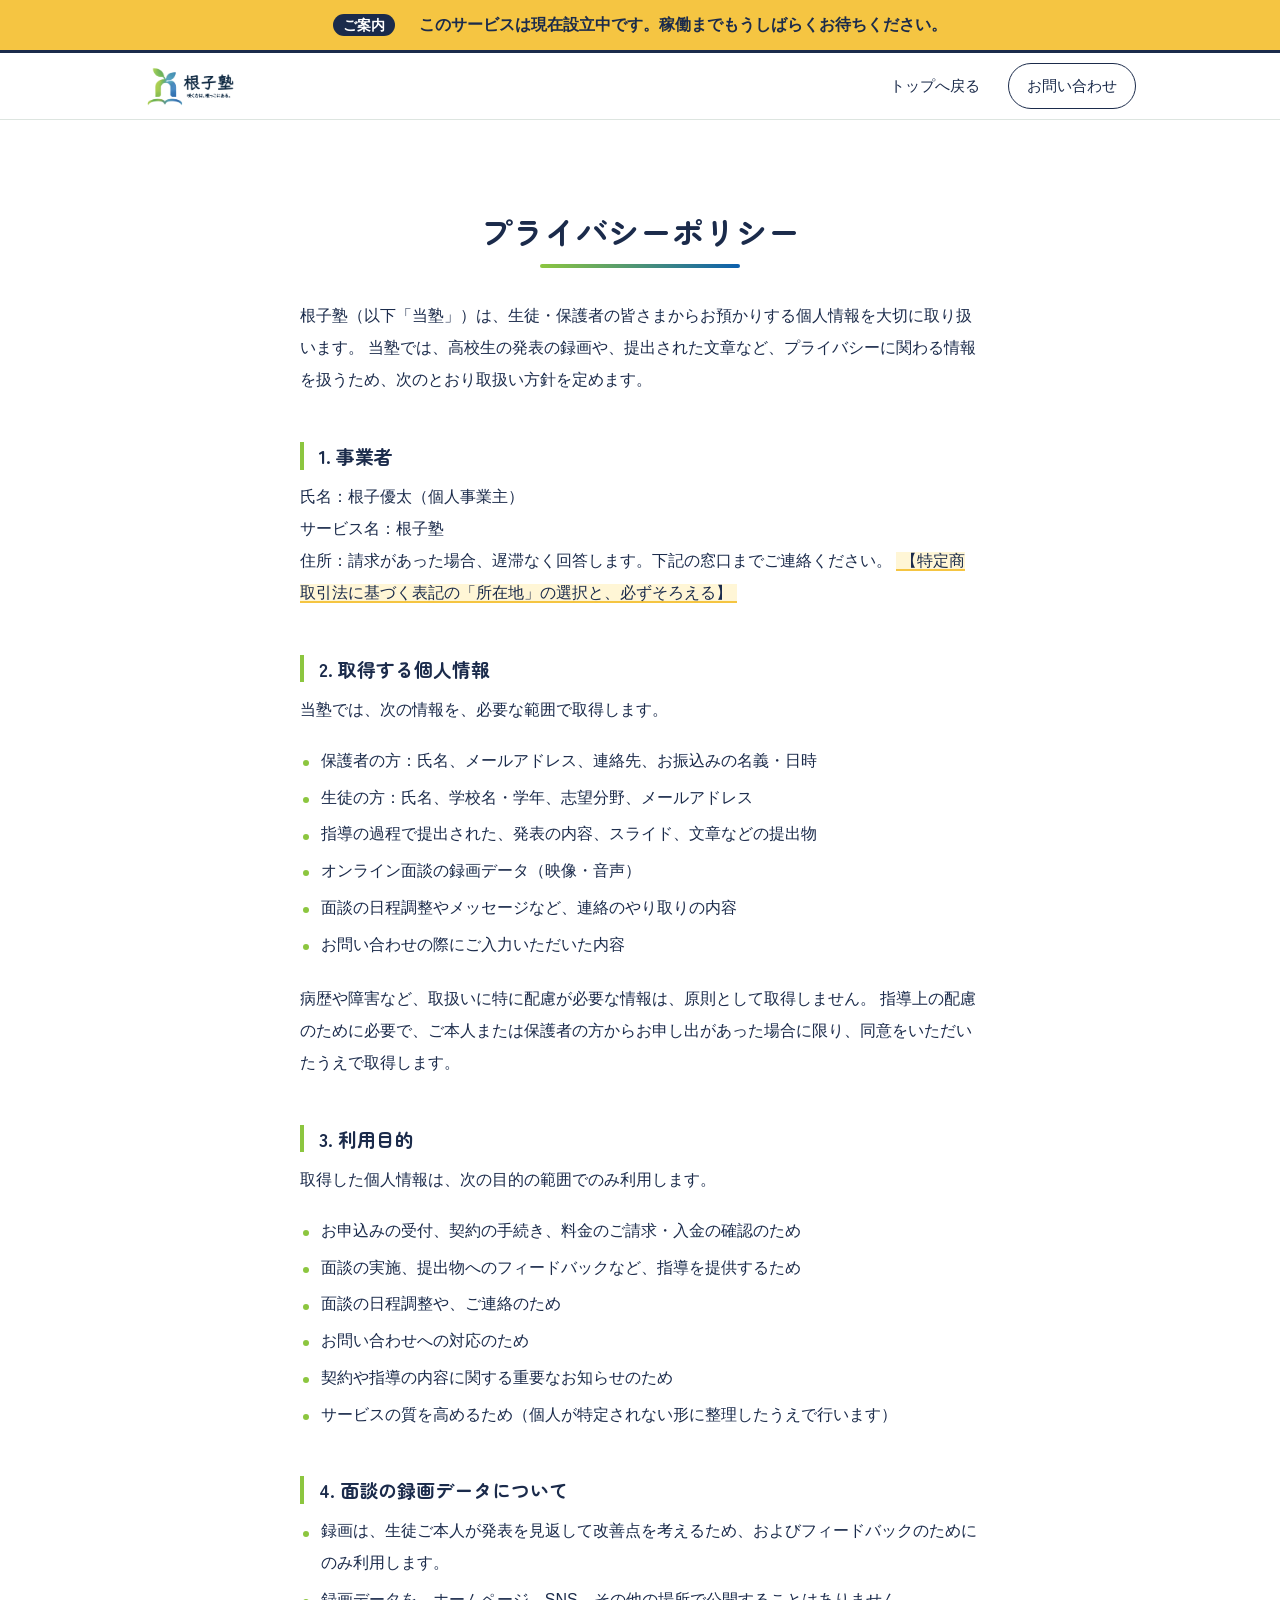
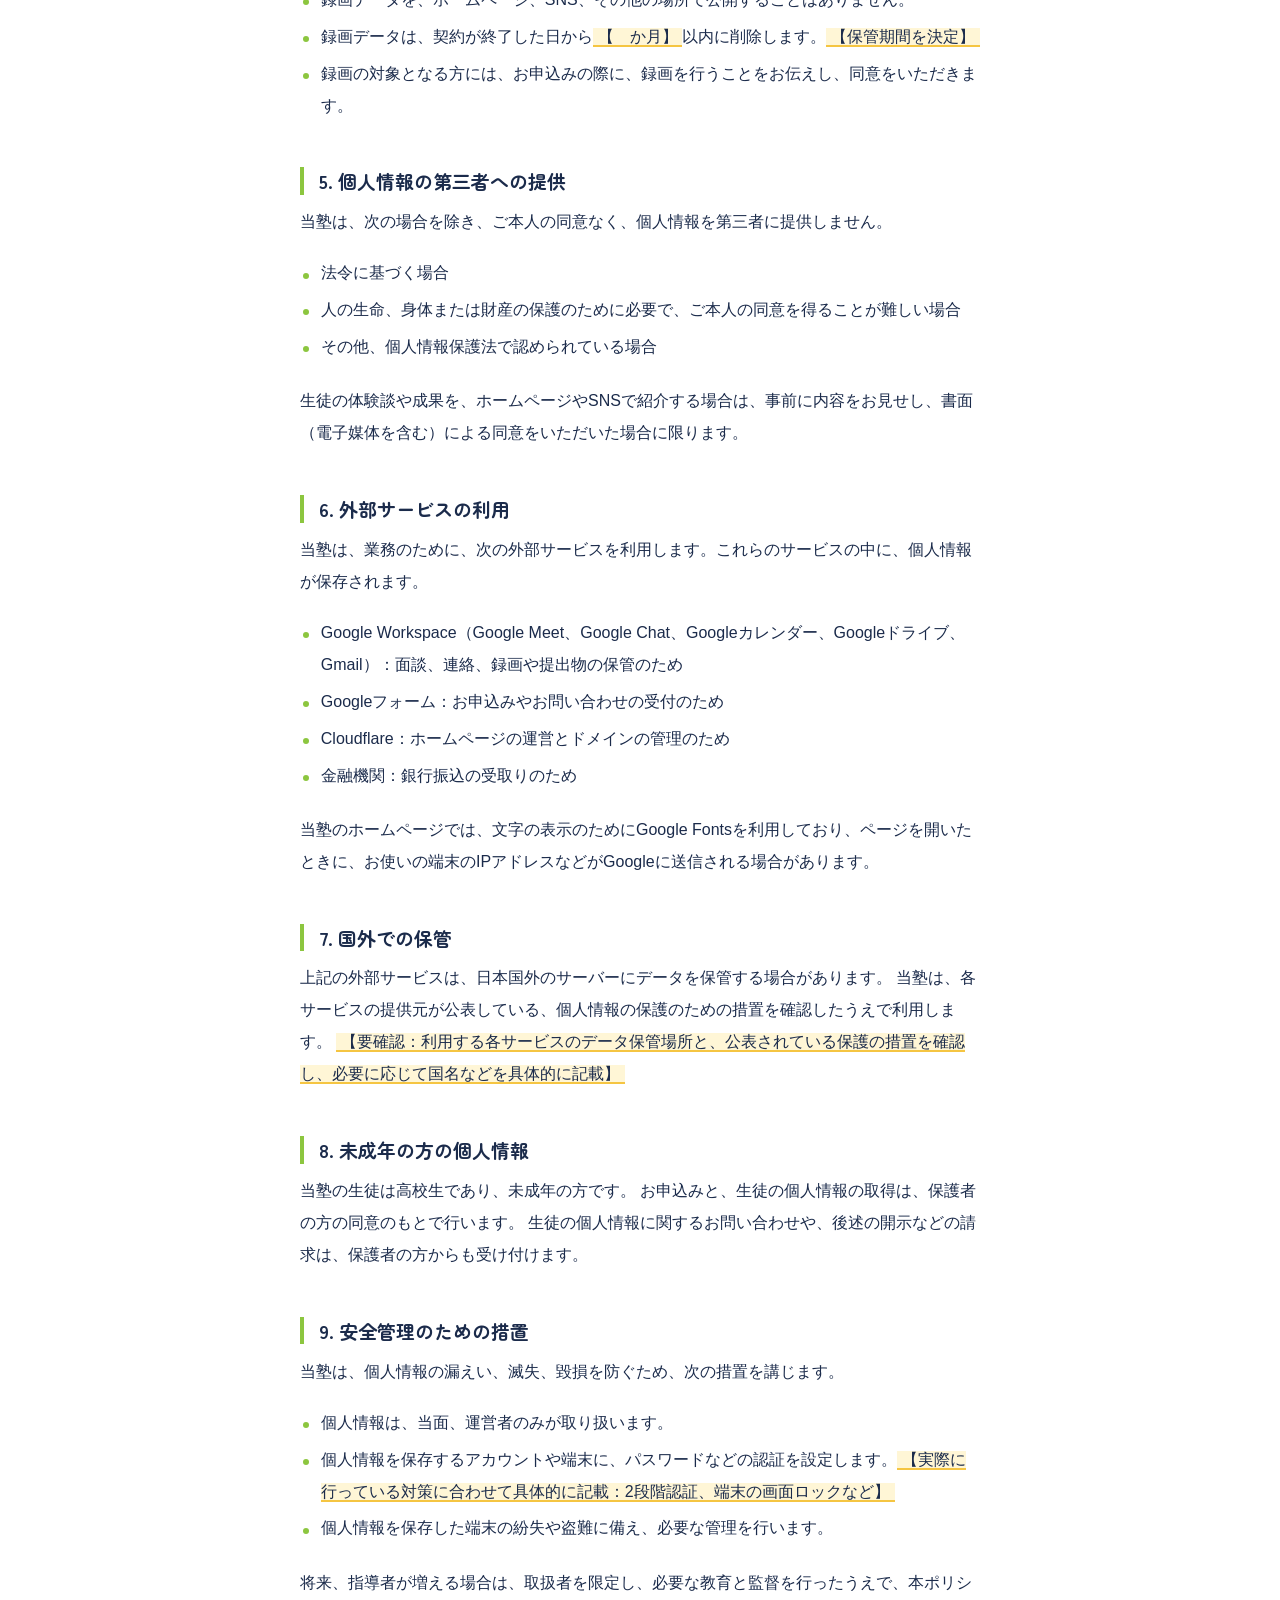
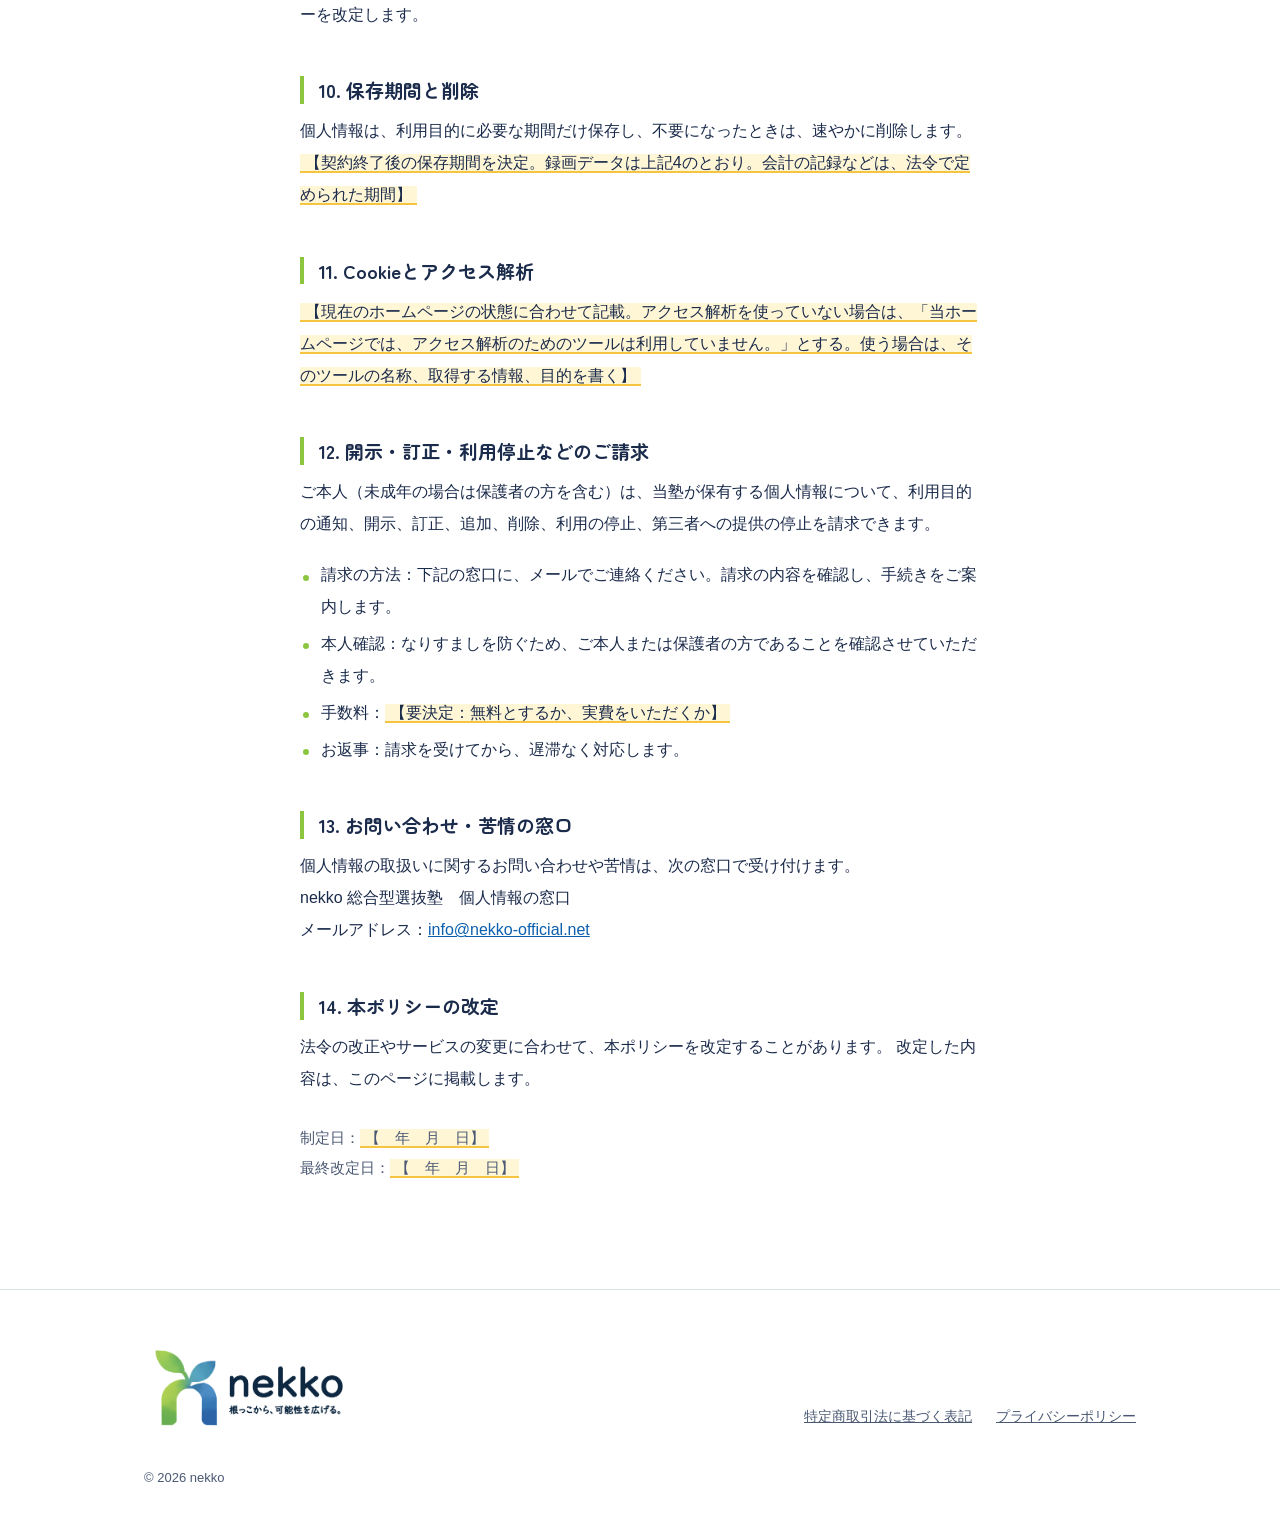
==== privacy.html @ a3678e3f "Add files via upload" ====
<!DOCTYPE html>
<html lang="ja">
<head>
  <meta charset="UTF-8">
  <meta name="viewport" content="width=device-width, initial-scale=1">
  <title>プライバシーポリシー｜根子塾</title>
  <meta name="description" content="根子塾の、個人情報の取扱いについて（プライバシーポリシー）です。">
  <!-- ▼【準備中表示】稼働時は次の1行を削除（検索結果に表示されるようになります） ▼ -->
  <meta name="robots" content="noindex, nofollow">
  <!-- ▲【準備中表示】ここまで ▲ -->

  <link rel="preconnect" href="https://fonts.googleapis.com">
  <link rel="preconnect" href="https://fonts.gstatic.com" crossorigin>
  <link href="https://fonts.googleapis.com/css2?family=Zen+Maru+Gothic:wght@500;700&display=swap" rel="stylesheet">
  <link rel="stylesheet" href="style.css">
</head>
<body id="top">

<div class="sticky-top">

<!-- ▼▼▼【準備中表示】ここから（稼働時はここから「ここまで」までを削除） ▼▼▼ -->
<div class="preparing-banner" role="status">
  <p><strong>ご案内</strong>　このサービスは現在設立中です。稼働までもうしばらくお待ちください。</p>
</div>
<!-- ▲▲▲【準備中表示】ここまで ▲▲▲ -->

<header class="site-header show-logo">
  <div class="inner header-inner">
    <a class="header-logo" href="index.html" aria-label="根子塾 トップページへ">
      <img src="logo/juku_Blogo_original.png" alt="根子塾">
    </a>
    <nav class="global-nav" aria-label="メインメニュー">
      <a href="index.html">トップへ戻る</a>
      <a class="nav-cta" href="index.html#contact">お問い合わせ</a>
    </nav>
  </div>
</header>

</div>

<main>
  <section class="section">
    <div class="inner narrow legal policy">
      <h1 class="page-heading">プライバシーポリシー</h1>

      <!--
        【公開前に必ずやること】
        ・黄色でマークされた <mark class="todo">…</mark> の部分を、確定した内容に書き換え、mark タグごと削除してください。
        ・実際に行っていないことは書かないでください（例：実施していない安全対策）。実態に合わせて書き換え・削除します。
        ・黄色のマークが画面に1つも残っていないことを確認してから公開してください。
      -->

      <p>
        根子塾（以下「当塾」）は、生徒・保護者の皆さまからお預かりする個人情報を大切に取り扱います。
        当塾では、高校生の発表の録画や、提出された文章など、プライバシーに関わる情報を扱うため、次のとおり取扱い方針を定めます。
      </p>

      <h3>1. 事業者</h3>
      <p>
        氏名：根子優太（個人事業主）<br>
        サービス名：根子塾<br>
        住所：請求があった場合、遅滞なく回答します。下記の窓口までご連絡ください。
        <mark class="todo">【特定商取引法に基づく表記の「所在地」の選択と、必ずそろえる】</mark>
      </p>

      <h3>2. 取得する個人情報</h3>
      <p>当塾では、次の情報を、必要な範囲で取得します。</p>
      <ul>
        <li>保護者の方：氏名、メールアドレス、連絡先、お振込みの名義・日時</li>
        <li>生徒の方：氏名、学校名・学年、志望分野、メールアドレス</li>
        <li>指導の過程で提出された、発表の内容、スライド、文章などの提出物</li>
        <li>オンライン面談の録画データ（映像・音声）</li>
        <li>面談の日程調整やメッセージなど、連絡のやり取りの内容</li>
        <li>お問い合わせの際にご入力いただいた内容</li>
      </ul>
      <p>
        病歴や障害など、取扱いに特に配慮が必要な情報は、原則として取得しません。
        指導上の配慮のために必要で、ご本人または保護者の方からお申し出があった場合に限り、同意をいただいたうえで取得します。
      </p>

      <h3>3. 利用目的</h3>
      <p>取得した個人情報は、次の目的の範囲でのみ利用します。</p>
      <ul>
        <li>お申込みの受付、契約の手続き、料金のご請求・入金の確認のため</li>
        <li>面談の実施、提出物へのフィードバックなど、指導を提供するため</li>
        <li>面談の日程調整や、ご連絡のため</li>
        <li>お問い合わせへの対応のため</li>
        <li>契約や指導の内容に関する重要なお知らせのため</li>
        <li>サービスの質を高めるため（個人が特定されない形に整理したうえで行います）</li>
      </ul>

      <h3>4. 面談の録画データについて</h3>
      <ul>
        <li>録画は、生徒ご本人が発表を見返して改善点を考えるため、およびフィードバックのためにのみ利用します。</li>
        <li>録画データを、ホームページ、SNS、その他の場所で公開することはありません。</li>
        <li>録画データは、契約が終了した日から<mark class="todo">【　か月】</mark>以内に削除します。<mark class="todo">【保管期間を決定】</mark></li>
        <li>録画の対象となる方には、お申込みの際に、録画を行うことをお伝えし、同意をいただきます。</li>
      </ul>

      <h3>5. 個人情報の第三者への提供</h3>
      <p>当塾は、次の場合を除き、ご本人の同意なく、個人情報を第三者に提供しません。</p>
      <ul>
        <li>法令に基づく場合</li>
        <li>人の生命、身体または財産の保護のために必要で、ご本人の同意を得ることが難しい場合</li>
        <li>その他、個人情報保護法で認められている場合</li>
      </ul>
      <p>
        生徒の体験談や成果を、ホームページやSNSで紹介する場合は、事前に内容をお見せし、書面（電子媒体を含む）による同意をいただいた場合に限ります。
      </p>

      <h3>6. 外部サービスの利用</h3>
      <p>当塾は、業務のために、次の外部サービスを利用します。これらのサービスの中に、個人情報が保存されます。</p>
      <ul>
        <li>Google Workspace（Google Meet、Google Chat、Googleカレンダー、Googleドライブ、Gmail）：面談、連絡、録画や提出物の保管のため</li>
        <li>Googleフォーム：お申込みやお問い合わせの受付のため</li>
        <li>Cloudflare：ホームページの運営とドメインの管理のため</li>
        <li>金融機関：銀行振込の受取りのため</li>
      </ul>
      <p>
        当塾のホームページでは、文字の表示のためにGoogle Fontsを利用しており、ページを開いたときに、お使いの端末のIPアドレスなどがGoogleに送信される場合があります。
      </p>

      <h3>7. 国外での保管</h3>
      <p>
        上記の外部サービスは、日本国外のサーバーにデータを保管する場合があります。
        当塾は、各サービスの提供元が公表している、個人情報の保護のための措置を確認したうえで利用します。
        <mark class="todo">【要確認：利用する各サービスのデータ保管場所と、公表されている保護の措置を確認し、必要に応じて国名などを具体的に記載】</mark>
      </p>

      <h3>8. 未成年の方の個人情報</h3>
      <p>
        当塾の生徒は高校生であり、未成年の方です。
        お申込みと、生徒の個人情報の取得は、保護者の方の同意のもとで行います。
        生徒の個人情報に関するお問い合わせや、後述の開示などの請求は、保護者の方からも受け付けます。
      </p>

      <h3>9. 安全管理のための措置</h3>
      <p>当塾は、個人情報の漏えい、滅失、毀損を防ぐため、次の措置を講じます。</p>
      <ul>
        <li>個人情報は、当面、運営者のみが取り扱います。</li>
        <li>個人情報を保存するアカウントや端末に、パスワードなどの認証を設定します。<mark class="todo">【実際に行っている対策に合わせて具体的に記載：2段階認証、端末の画面ロックなど】</mark></li>
        <li>個人情報を保存した端末の紛失や盗難に備え、必要な管理を行います。</li>
      </ul>
      <p>
        将来、指導者が増える場合は、取扱者を限定し、必要な教育と監督を行ったうえで、本ポリシーを改定します。
      </p>

      <h3>10. 保存期間と削除</h3>
      <p>
        個人情報は、利用目的に必要な期間だけ保存し、不要になったときは、速やかに削除します。
        <mark class="todo">【契約終了後の保存期間を決定。録画データは上記4のとおり。会計の記録などは、法令で定められた期間】</mark>
      </p>

      <h3>11. Cookieとアクセス解析</h3>
      <p>
        <mark class="todo">【現在のホームページの状態に合わせて記載。アクセス解析を使っていない場合は、「当ホームページでは、アクセス解析のためのツールは利用していません。」とする。使う場合は、そのツールの名称、取得する情報、目的を書く】</mark>
      </p>

      <h3>12. 開示・訂正・利用停止などのご請求</h3>
      <p>
        ご本人（未成年の場合は保護者の方を含む）は、当塾が保有する個人情報について、利用目的の通知、開示、訂正、追加、削除、利用の停止、第三者への提供の停止を請求できます。
      </p>
      <ul>
        <li>請求の方法：下記の窓口に、メールでご連絡ください。請求の内容を確認し、手続きをご案内します。</li>
        <li>本人確認：なりすましを防ぐため、ご本人または保護者の方であることを確認させていただきます。</li>
        <li>手数料：<mark class="todo">【要決定：無料とするか、実費をいただくか】</mark></li>
        <li>お返事：請求を受けてから、遅滞なく対応します。</li>
      </ul>

      <h3>13. お問い合わせ・苦情の窓口</h3>
      <p>
        個人情報の取扱いに関するお問い合わせや苦情は、次の窓口で受け付けます。<br>
        nekko 総合型選抜塾　個人情報の窓口<br>
        メールアドレス：<a href="mailto:info@nekko-official.net">info@nekko-official.net</a>
      </p>

      <h3>14. 本ポリシーの改定</h3>
      <p>
        法令の改正やサービスの変更に合わせて、本ポリシーを改定することがあります。
        改定した内容は、このページに掲載します。
      </p>

      <p class="note">
        制定日：<mark class="todo">【　年　月　日】</mark><br>
        最終改定日：<mark class="todo">【　年　月　日】</mark>
      </p>
    </div>
  </section>
</main>

<footer class="site-footer">
  <div class="inner footer-inner">
    <div>
      <img class="footer-logo" src="logo/nekko-official_Blogo_original.png" alt="nekko">
    </div>
    <nav class="footer-nav" aria-label="フッターメニュー">
      <a href="tokushoho.html">特定商取引法に基づく表記</a>
      <a href="privacy.html">プライバシーポリシー</a>
    </nav>
  </div>
  <p class="copyright">© 2026 nekko</p>
</footer>

</body>
</html>
---- style.css ----
/* ==========================================================
   nekko 総合型選抜塾 — style.css
   方向性: 余白多め・シンプル（ロゴの配色を土台にする）
   ========================================================== */

:root {
  /* ロゴの配色 */
  --navy: #1b2b4b;        /* 文字・ワードマーク */
  --blue: #0b5fae;        /* リンク・強調 */
  --teal: #1e9bc0;
  --green: #8cc63f;
  --yellow: #f5c542;      /* アクセント（お知らせ） */
  --yellow-soft: #fff6d6;

  --text: #1b2b4b;
  --text-sub: #4a5873;
  --bg: #ffffff;
  --bg-tint: #f3f8ee;     /* ごく薄い緑 */
  --line: #dde5e0;

  --font-head: "Zen Maru Gothic", "Hiragino Maru Gothic ProN", "Yu Gothic", "Meiryo", sans-serif;
  --font-body: "Hiragino Kaku Gothic ProN", "Hiragino Sans", "Noto Sans JP", "Yu Gothic", "Meiryo", sans-serif;

  --maxw: 1040px;
  --narrow: 680px;
}

/* ---------- ベース ---------- */
*, *::before, *::after { box-sizing: border-box; }

html { scroll-behavior: smooth; scroll-padding-top: 80px; }

body {
  margin: 0;
  background: var(--bg);
  color: var(--text);
  font-family: var(--font-body);
  font-size: 16px;
  line-height: 1.9;
  -webkit-text-size-adjust: 100%;
  text-align: left;   /* 本文はすべて左揃え（サブタイトルのみ中央揃え） */
}

h1, h2, h3 {
  font-family: var(--font-head);
  font-weight: 700;
  line-height: 1.45;
  margin: 0;
}

p { margin: 0 0 1.2em; }
a { color: var(--blue); }
ul, ol, dl, dd { margin: 0; padding: 0; }
li { list-style: none; }

a:focus-visible, .btn:focus-visible {
  outline: 3px solid var(--teal);
  outline-offset: 3px;
}

.inner {
  width: 100%;
  max-width: var(--maxw);
  margin: 0 auto;
  padding: 0 24px;
}
.inner.narrow { max-width: calc(var(--narrow) + 48px); }

@media (prefers-reduced-motion: reduce) {
  html { scroll-behavior: auto; }
}

/* ---------- ヘッダー（バナーと一緒に画面上部へ追従） ---------- */
.sticky-top {
  position: sticky;
  top: 0;
  z-index: 100;
}

.site-header {
  background: var(--bg);
  border-bottom: 1px solid transparent;
  transition: border-color 0.25s ease;
}
.site-header.show-logo { border-bottom-color: var(--line); }

.header-inner {
  display: flex;
  align-items: center;
  justify-content: space-between;
  gap: 24px;
  padding-top: 10px;
  padding-bottom: 10px;
  min-height: 64px;
}

/* 左上のロゴ（塾のロゴ Bタイプ）。高さだけ指定し、幅は自動 */
.header-logo { display: block; line-height: 0; }
.header-logo img { display: block; height: 40px; width: auto; }

/* JS有効時：ファーストビューのロゴが見えている間は隠す（場所は確保してメニューは右に固定） */
.js .header-logo {
  opacity: 0;
  visibility: hidden;
  transition: opacity 0.25s ease, visibility 0.25s;
}
.js .site-header.show-logo .header-logo {
  opacity: 1;
  visibility: visible;
}


.global-nav {
  display: flex;
  align-items: center;
  gap: 28px;
  font-size: 0.9375rem;
}
.global-nav a {
  color: var(--navy);
  text-decoration: none;
}
.global-nav a:hover { color: var(--blue); }

.global-nav .nav-cta {
  padding: 8px 18px;
  border: 1.5px solid var(--navy);
  border-radius: 999px;
}
.global-nav .nav-cta:hover {
  background: var(--navy);
  color: #fff;
}

/* ---------- ヒーロー ---------- */
.hero { padding: 96px 0 112px; }

.hero-catch {
  margin: 0;
  font-family: var(--font-head);
  font-weight: 700;
  font-size: clamp(2.25rem, 6.2vw, 4rem);
  letter-spacing: 0.04em;
  line-height: 1.4;
}

/* ロゴの「緑→青」のグラデーションを細い線で再現 */
.rule {
  width: 120px;
  height: 5px;
  margin: 32px 0;
  border-radius: 3px;
  background: linear-gradient(90deg, var(--green), var(--teal) 55%, var(--blue));
}

.hero-lead {
  max-width: 36em;
  font-size: 1.0625rem;
  color: var(--text);
}

.hero-actions {
  display: flex;
  flex-wrap: wrap;
  gap: 14px;
  margin: 36px 0 24px;
}

.notice {
  display: inline-block;
  margin: 0;
  padding: 6px 14px;
  background: var(--yellow-soft);
  border-left: 4px solid var(--yellow);
  font-size: 0.9375rem;
}

/* ---------- ボタン ---------- */
.btn {
  display: inline-block;
  padding: 14px 28px;
  border-radius: 999px;
  border: 2px solid var(--navy);
  font-family: var(--font-head);
  font-weight: 700;
  font-size: 1rem;
  line-height: 1.4;
  text-decoration: none;
  text-align: center;
}
.btn-primary { background: var(--navy); color: #fff; }
.btn-primary:hover { background: var(--blue); border-color: var(--blue); }
.btn-secondary { background: transparent; color: var(--navy); }
.btn-secondary:hover { background: var(--navy); color: #fff; }

/* ---------- セクション共通 ---------- */
.section { padding: 88px 0; }
.section-tint { background: var(--bg-tint); }

.section h1.page-heading,
.section h2 {
  font-size: clamp(1.5rem, 3.4vw, 2rem);
  margin-bottom: 32px;
  padding-bottom: 14px;
  position: relative;
  text-align: center;   /* サブタイトルは中央揃え */
}
/* 見出し下の短いグラデーション線（ロゴの芽の色） */
.section h1.page-heading::after,
.section h2::after {
  content: "";
  position: absolute;
  left: 50%;
  transform: translateX(-50%);
  bottom: 0;
  width: 200px;
  height: 4px;
  border-radius: 2px;
  background: linear-gradient(90deg, var(--green), var(--blue));
}

.section-lead { color: var(--text-sub); margin-bottom: 36px; }

.note {
  margin-top: 28px;
  color: var(--text-sub);
  font-size: 0.9375rem;
}

/* ---------- 特徴 ---------- */
.features {
  display: grid;
  grid-template-columns: 1fr 1fr;
  gap: 0 56px;
}
.feature {
  padding: 28px 0;
  border-top: 1px solid var(--line);
}
.feature-main { border-top: 3px solid var(--navy); }
.feature dt {
  font-family: var(--font-head);
  font-weight: 700;
  font-size: 1.125rem;
  line-height: 1.5;
  margin-bottom: 10px;
}
.feature-main dt { font-size: 1.3125rem; }
.feature dd { color: var(--text-sub); }

/* ---------- 指導の流れ ---------- */
.steps {
  display: grid;
  grid-template-columns: repeat(4, 1fr);
  gap: 20px;
}
.steps li {
  padding-top: 18px;
  border-top: 4px solid var(--green);
}
.steps li:nth-child(2) { border-top-color: #4fb27a; }
.steps li:nth-child(3) { border-top-color: var(--teal); }
.steps li:nth-child(4) { border-top-color: var(--blue); }
.steps h3 {
  font-size: 1.0625rem;
  margin-bottom: 10px;
}
.steps p {
  margin: 0;
  color: var(--text-sub);
  font-size: 0.9375rem;
  line-height: 1.8;
}

/* ---------- 料金・契約 ---------- */
.price-box { margin-bottom: 40px; }
.price { margin: 0 0 16px; }
.price-num {
  font-family: var(--font-head);
  font-weight: 700;
  font-size: clamp(2.25rem, 6vw, 3.25rem);
  line-height: 1.2;
}
.price-unit { margin-left: 6px; font-size: 1.125rem; }

.spec { max-width: var(--narrow); }
.spec > div {
  display: grid;
  grid-template-columns: 8em 1fr;
  gap: 16px;
  padding: 16px 0;
  border-top: 1px solid var(--line);
}
.spec > div:last-child { border-bottom: 1px solid var(--line); }
.spec dt { font-weight: 700; }
.spec dd { color: var(--text-sub); }

/* ---------- 運営者 ---------- */
.profile-name {
  font-family: var(--font-head);
  font-weight: 700;
  font-size: 1.25rem;
  margin-bottom: 16px;
}
.profile {
  display: grid;
  grid-template-columns: 240px 1fr;
  gap: 48px;
  align-items: start;
}
.profile-photo { margin: 0; }
.photo-placeholder,
.profile-photo img {
  display: block;
  width: 100%;
  aspect-ratio: 4 / 5;
  object-fit: cover;
  border-radius: 12px;
}
.photo-placeholder {
  display: flex;
  align-items: center;
  justify-content: center;
  background: var(--bg-tint);
  border: 2px dashed var(--green);
  color: var(--text-sub);
  font-family: var(--font-head);
}

.timeline-title {
  text-align: center;
  margin: 28px 0 12px;
  font-size: 1.125rem;
}
/* 経歴（時系列）。左に年月、右に出来事、縦線でつなぐ */
.timeline {
  position: relative;
  margin: 0 0 1.6em;
  padding-left: 22px;
}
.timeline::before {
  content: "";
  position: absolute;
  left: 5px;
  top: 0.9em;
  bottom: 0.9em;
  width: 2px;
  background: linear-gradient(180deg, var(--green), var(--blue));
}
.timeline li {
  position: relative;
  display: grid;
  grid-template-columns: 8.5em 1fr;
  gap: 12px;
  padding: 6px 0;
}
.timeline li::before {
  content: "";
  position: absolute;
  left: -22px;
  top: 0.95em;
  width: 12px;
  height: 12px;
  border-radius: 50%;
  background: #fff;
  border: 3px solid var(--teal);
}
.timeline time {
  font-family: var(--font-head);
  font-weight: 700;
  font-size: 0.9375rem;
  line-height: 1.9;
}
.timeline p { margin: 0; }

/* ---------- プロフィール写真のスライダー（横に自動スクロール） ---------- */
.slider { position: relative; }
.slider-track {
  display: flex;
  margin: 0;
  padding: 0;
  overflow-x: auto;
  scroll-snap-type: x mandatory;
  scrollbar-width: none;          /* スクロールバーは隠す（スワイプ・ドットで操作） */
  border-radius: 12px;
}
.slider-track::-webkit-scrollbar { display: none; }
.slide {
  flex: 0 0 100%;
  scroll-snap-align: start;
  list-style: none;
}

.slider-controls {
  display: flex;
  align-items: center;
  justify-content: space-between;
  gap: 8px;
  margin-top: 12px;
}

/* ドット：選択中のものだけ、緑→青のグラデーションの細長い形になる */
.slider-dots { display: flex; align-items: center; }
.slider-dots button {
  width: 20px;
  height: 24px;
  padding: 0;
  border: 0;
  background: transparent;
  cursor: pointer;
  transition: width 0.3s ease;
}
.slider-dots button[aria-current="true"] { width: 36px; }
.slider-dots button::before {
  content: "";
  display: block;
  width: 8px;
  height: 8px;
  margin: auto;
  border-radius: 999px;
  background: var(--line);
  transition: width 0.3s ease, background 0.3s ease;
}
.slider-dots button:hover::before { background: var(--teal); }
.slider-dots button[aria-current="true"]::before {
  width: 28px;
  background: linear-gradient(90deg, var(--green), var(--blue));
}

/* 停止／再生ボタン：緑→青の縁取りの丸ボタン。アイコンはCSSで描く */
.slider-toggle {
  position: relative;
  flex: 0 0 auto;
  width: 34px;
  height: 34px;
  padding: 0;
  border: 2px solid transparent;
  border-radius: 50%;
  background:
    linear-gradient(#fff, #fff) padding-box,
    linear-gradient(135deg, var(--green), var(--blue)) border-box;
  color: var(--navy);
  font-size: 0;             /* 文字は使わない（読み上げ用のラベルだけ） */
  cursor: pointer;
  transition: color 0.2s ease, box-shadow 0.2s ease, transform 0.2s ease;
}
/* 停止アイコン（縦棒2本）：自動スクロール中に表示 */
.slider-toggle::before {
  content: "";
  position: absolute;
  top: 50%;
  left: 50%;
  width: 3px;
  height: 12px;
  margin: -6px 0 0 -4.5px;
  border-radius: 1.5px;
  background: currentColor;
  box-shadow: 6px 0 0 currentColor;
}
/* 再生アイコン（三角）：停止中に表示 */
.slider-toggle.is-paused::before {
  width: 0;
  height: 0;
  margin: -6px 0 0 -3px;
  border-style: solid;
  border-width: 6px 0 6px 10px;
  border-color: transparent transparent transparent currentColor;
  border-radius: 0;
  background: none;
  box-shadow: none;
}
.slider-toggle:hover {
  background:
    linear-gradient(135deg, var(--green), var(--blue)) padding-box,
    linear-gradient(135deg, var(--green), var(--blue)) border-box;
  color: #fff;
  box-shadow: 0 4px 12px rgba(11, 95, 174, 0.25);
  transform: translateY(-1px);
}
.slider-toggle:active { transform: translateY(0); }
.slider-dots button:focus-visible,
.slider-toggle:focus-visible {
  outline: 3px solid var(--teal);
  outline-offset: 2px;
}
@media (prefers-reduced-motion: reduce) {
  .slider-track { scroll-behavior: auto; }
  .slider-dots button,
  .slider-dots button::before,
  .slider-toggle { transition: none; }
}

/* ---------- フッター ---------- */
.site-footer {
  text-align: left;
  padding: 56px 0 28px;
  border-top: 1px solid var(--line);
}
.footer-inner {
  display: flex;
  flex-wrap: wrap;
  justify-content: space-between;
  align-items: flex-end;
  gap: 24px;
}
.footer-logo {
  display: block;
  height: 84px;
  width: auto;
}
.footer-tagline { margin: 10px 0 0; color: var(--text-sub); font-size: 0.9375rem; }
.footer-nav { display: flex; flex-wrap: wrap; gap: 8px 24px; font-size: 0.875rem; }
.footer-nav a { color: var(--text-sub); }
.copyright {
  max-width: var(--maxw);
  margin: 36px auto 0;
  padding: 0 24px;
  color: var(--text-sub);
  font-size: 0.8125rem;
}

/* ---------- タブレット ---------- */
@media (max-width: 900px) {
  .steps { grid-template-columns: 1fr 1fr; gap: 32px 24px; }
}

/* ---------- スマートフォン ---------- */
@media (max-width: 720px) {
  body { font-size: 15.5px; }

  .header-inner { padding-top: 8px; padding-bottom: 8px; min-height: 56px; }
  .header-logo img { height: 34px; }
  /* 狭い画面ではメニューを省略し、お問い合わせだけ残す */
  .global-nav a:not(.nav-cta) { display: none; }

  .hero { padding: 56px 0 64px; }
  .first-view { min-height: 70vh; min-height: 70svh; padding-bottom: 88px; }
  .note-box { padding: 20px 20px 4px; }
  .section { padding: 64px 0; }

  .features { grid-template-columns: 1fr; }
  .steps { grid-template-columns: 1fr; }

  .spec > div { grid-template-columns: 1fr; gap: 4px; }

  .profile { grid-template-columns: 1fr; gap: 28px; }
  .profile-photo { max-width: 220px; }
  .timeline li { grid-template-columns: 1fr; gap: 0; }
  .footer-logo { height: 72px; }

  .hero-actions .btn { width: 100%; }
}

/* ---------- ファーストビュー（塾ロゴ） ---------- */
.first-view {
  position: relative;
  display: flex;
  align-items: center;
  justify-content: center;
  min-height: 78vh;
  min-height: 78svh;
  text-align: center;
  padding: 24px 24px 96px;
}
.first-logo-wrap { margin: 0; line-height: 0; }
.first-logo {
  display: block;
  width: min(420px, 72vw);
  height: auto;
}

.scroll-cue {
  position: absolute;
  left: 50%;
  bottom: 24px;
  transform: translateX(-50%);
  display: flex;
  flex-direction: column;
  align-items: center;
  gap: 10px;
  color: var(--text-sub);
  font-size: 0.75rem;
  letter-spacing: 0.2em;
  text-decoration: none;
}
.scroll-cue::after {
  content: "";
  width: 2px;
  height: 44px;
  border-radius: 1px;
  background: linear-gradient(180deg, var(--green), var(--blue));
  animation: cue 2s ease-in-out infinite;
  transform-origin: top;
}
@keyframes cue {
  0%   { transform: scaleY(0); opacity: 0; }
  40%  { transform: scaleY(1); opacity: 1; }
  100% { transform: scaleY(1); opacity: 0; }
}
@media (prefers-reduced-motion: reduce) {
  .scroll-cue::after { animation: none; }
}

/* ---------- コラム（想い） ---------- */
.column h3 {
  text-align: center;
  margin: 2.6em 0 0.7em;
  font-size: clamp(1.1875rem, 2.6vw, 1.375rem);
}
.column h2 + h3 { margin-top: 0; }
.column p { line-height: 2.05; }

/* ---------- 補足ボックス・指標 ---------- */
.note-box {
  max-width: var(--narrow);
  margin-top: 44px;
  padding: 24px 28px 8px;
  background: #fff;
  border-radius: 12px;
  border-left: 5px solid var(--teal);
}

.signs { margin: 28px 0 8px; }
.signs li {
  padding: 4px 0 4px 20px;
  margin-bottom: 20px;
  border-left: 4px solid var(--green);
}
.signs li:nth-child(2) { border-left-color: var(--blue); }
.signs strong {
  display: block;
  font-family: var(--font-head);
  font-size: 1.0625rem;
  margin-bottom: 4px;
}
.signs span { color: var(--text-sub); }

/* ---------- よくある質問 ---------- */
.faq details { border-top: 1px solid var(--line); }
.faq details:last-child { border-bottom: 1px solid var(--line); }
.faq summary {
  position: relative;
  padding: 20px 40px 20px 0;
  font-family: var(--font-head);
  font-weight: 700;
  line-height: 1.6;
  cursor: pointer;
  list-style: none;
}
.faq summary::-webkit-details-marker { display: none; }
.faq summary::after {
  content: "+";
  position: absolute;
  right: 6px;
  top: 50%;
  transform: translateY(-50%);
  font-size: 1.5rem;
  line-height: 1;
  color: var(--blue);
}
.faq details[open] summary::after { content: "−"; }
.faq details p {
  margin: 0;
  padding: 0 0 22px;
  color: var(--text-sub);
}

/* ---------- 特定商取引法に基づく表記ページ ---------- */
.legal .spec { max-width: none; }
.legal .spec > div { grid-template-columns: 13em 1fr; }
.legal .section-lead { margin-bottom: 28px; }

/* 記入が必要な箇所の目印（公開前に、確定した内容に書き換えてマークごと削除する） */
mark.todo {
  padding: 0 0.3em;
  background: var(--yellow-soft);
  border-bottom: 2px solid var(--yellow);
  color: inherit;
}

@media (max-width: 720px) {
  .legal .spec > div { grid-template-columns: 1fr; gap: 4px; }
}

/* ---------- プライバシーポリシー ---------- */
.policy h3 {
  margin: 2.4em 0 0.6em;
  padding-left: 0.8em;
  border-left: 4px solid var(--green);
  font-size: 1.1875rem;
  text-align: left;
}
.policy p,
.policy li { line-height: 2; }
.policy ul { margin: 0 0 1.4em; }
.policy li {
  position: relative;
  padding-left: 1.3em;
  margin-bottom: 0.3em;
}
.policy li::before {
  content: "";
  position: absolute;
  left: 0.2em;
  top: 0.95em;
  width: 6px;
  height: 6px;
  border-radius: 50%;
  background: var(--green);
}

/* ▼▼▼【準備中表示】ここから（稼働時はここから末尾の「ここまで」までを削除） ▼▼▼ */
.preparing-banner {
  padding: 12px 24px;
  background: var(--yellow);
  color: var(--navy);
  text-align: center;
  border-bottom: 3px solid var(--navy);
}
.preparing-banner p {
  margin: 0;
  font-weight: 700;
  font-size: 1rem;
  line-height: 1.6;
}
.preparing-banner strong {
  display: inline-block;
  margin-right: 0.6em;
  padding: 0 0.7em;
  background: var(--navy);
  color: #fff;
  border-radius: 999px;
  font-size: 0.875rem;
}
/* バナーに隠れないよう、ページ内リンクの移動位置をずらす */
html { scroll-padding-top: 140px; }

@media (max-width: 720px) {
  .preparing-banner { padding: 10px 16px; }
  .preparing-banner p { font-size: 0.9375rem; }
  .preparing-banner strong { display: block; width: fit-content; margin: 0 auto 4px; }
  html { scroll-padding-top: 160px; }
}
/* ▲▲▲【準備中表示】ここまで ▲▲▲ */
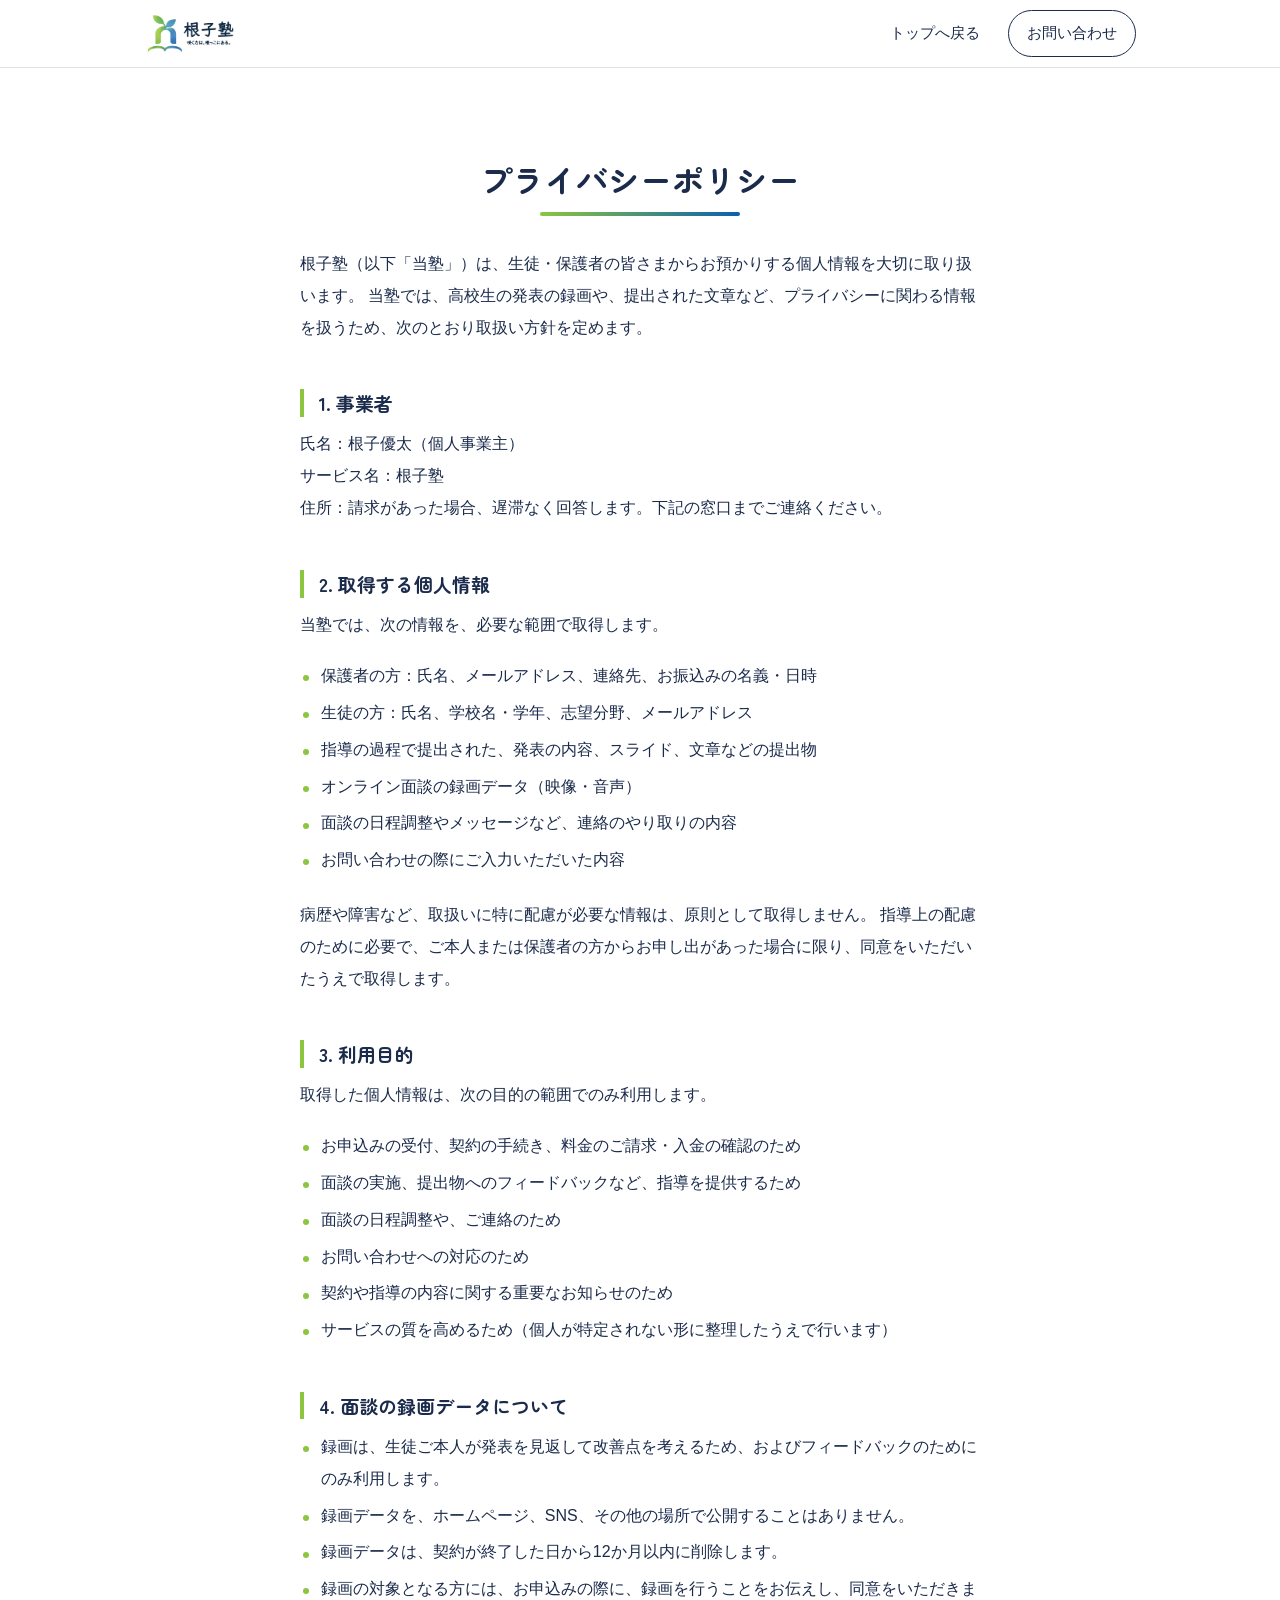
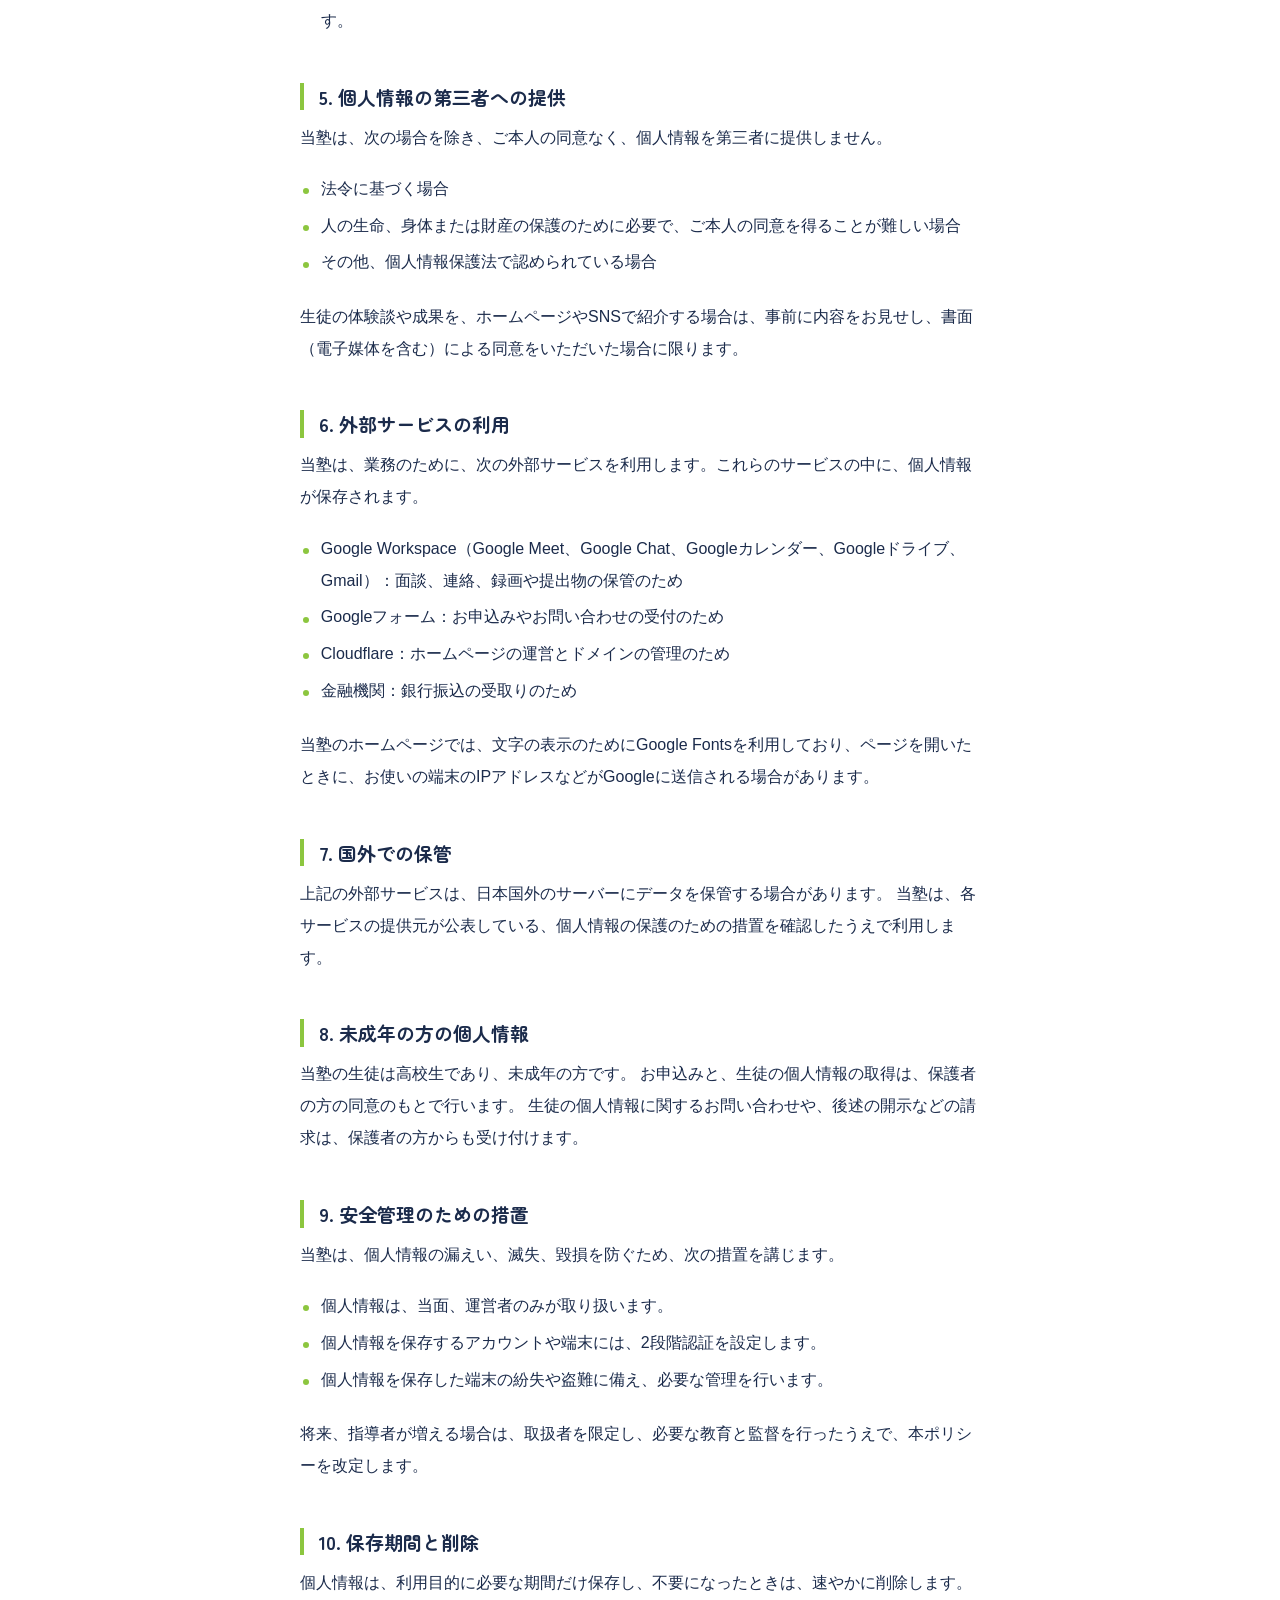
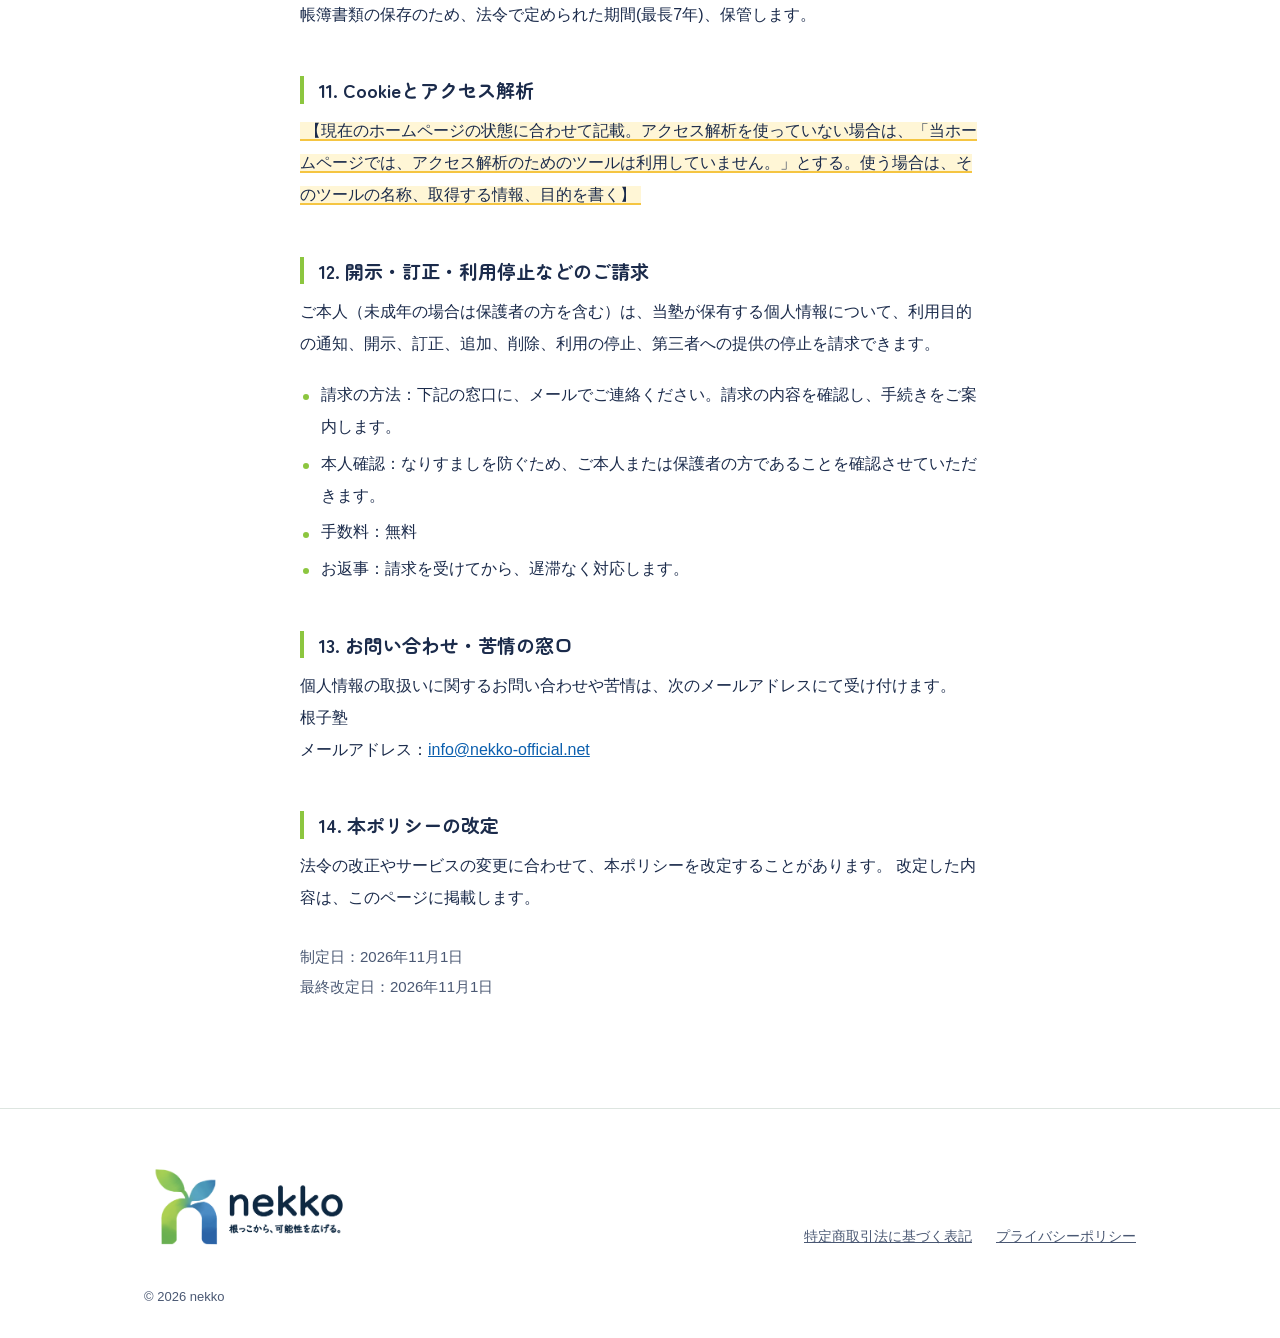
==== commit f846f92b: "Update privacy.html" ====
--- a/privacy.html
+++ b/privacy.html
@@ -5,9 +5,6 @@
   <meta name="viewport" content="width=device-width, initial-scale=1">
   <title>プライバシーポリシー｜根子塾</title>
   <meta name="description" content="根子塾の、個人情報の取扱いについて（プライバシーポリシー）です。">
-  <!-- ▼【準備中表示】稼働時は次の1行を削除（検索結果に表示されるようになります） ▼ -->
-  <meta name="robots" content="noindex, nofollow">
-  <!-- ▲【準備中表示】ここまで ▲ -->
 
   <link rel="preconnect" href="https://fonts.googleapis.com">
   <link rel="preconnect" href="https://fonts.gstatic.com" crossorigin>
@@ -17,12 +14,6 @@
 <body id="top">
 
 <div class="sticky-top">
-
-<!-- ▼▼▼【準備中表示】ここから（稼働時はここから「ここまで」までを削除） ▼▼▼ -->
-<div class="preparing-banner" role="status">
-  <p><strong>ご案内</strong>　このサービスは現在設立中です。稼働までもうしばらくお待ちください。</p>
-</div>
-<!-- ▲▲▲【準備中表示】ここまで ▲▲▲ -->
 
 <header class="site-header show-logo">
   <div class="inner header-inner">
@@ -42,14 +33,6 @@
   <section class="section">
     <div class="inner narrow legal policy">
       <h1 class="page-heading">プライバシーポリシー</h1>
-
-      <!--
-        【公開前に必ずやること】
-        ・黄色でマークされた <mark class="todo">…</mark> の部分を、確定した内容に書き換え、mark タグごと削除してください。
-        ・実際に行っていないことは書かないでください（例：実施していない安全対策）。実態に合わせて書き換え・削除します。
-        ・黄色のマークが画面に1つも残っていないことを確認してから公開してください。
-      -->
-
       <p>
         根子塾（以下「当塾」）は、生徒・保護者の皆さまからお預かりする個人情報を大切に取り扱います。
         当塾では、高校生の発表の録画や、提出された文章など、プライバシーに関わる情報を扱うため、次のとおり取扱い方針を定めます。
@@ -60,7 +43,6 @@
         氏名：根子優太（個人事業主）<br>
         サービス名：根子塾<br>
         住所：請求があった場合、遅滞なく回答します。下記の窓口までご連絡ください。
-        <mark class="todo">【特定商取引法に基づく表記の「所在地」の選択と、必ずそろえる】</mark>
       </p>
 
       <h3>2. 取得する個人情報</h3>
@@ -93,7 +75,7 @@
       <ul>
         <li>録画は、生徒ご本人が発表を見返して改善点を考えるため、およびフィードバックのためにのみ利用します。</li>
         <li>録画データを、ホームページ、SNS、その他の場所で公開することはありません。</li>
-        <li>録画データは、契約が終了した日から<mark class="todo">【　か月】</mark>以内に削除します。<mark class="todo">【保管期間を決定】</mark></li>
+        <li>録画データは、契約が終了した日から12か月以内に削除します。</li>
         <li>録画の対象となる方には、お申込みの際に、録画を行うことをお伝えし、同意をいただきます。</li>
       </ul>
 
@@ -124,7 +106,6 @@
       <p>
         上記の外部サービスは、日本国外のサーバーにデータを保管する場合があります。
         当塾は、各サービスの提供元が公表している、個人情報の保護のための措置を確認したうえで利用します。
-        <mark class="todo">【要確認：利用する各サービスのデータ保管場所と、公表されている保護の措置を確認し、必要に応じて国名などを具体的に記載】</mark>
       </p>
 
       <h3>8. 未成年の方の個人情報</h3>
@@ -138,7 +119,7 @@
       <p>当塾は、個人情報の漏えい、滅失、毀損を防ぐため、次の措置を講じます。</p>
       <ul>
         <li>個人情報は、当面、運営者のみが取り扱います。</li>
-        <li>個人情報を保存するアカウントや端末に、パスワードなどの認証を設定します。<mark class="todo">【実際に行っている対策に合わせて具体的に記載：2段階認証、端末の画面ロックなど】</mark></li>
+        <li>個人情報を保存するアカウントや端末には、2段階認証を設定します。</li>
         <li>個人情報を保存した端末の紛失や盗難に備え、必要な管理を行います。</li>
       </ul>
       <p>
@@ -148,7 +129,7 @@
       <h3>10. 保存期間と削除</h3>
       <p>
         個人情報は、利用目的に必要な期間だけ保存し、不要になったときは、速やかに削除します。
-        <mark class="todo">【契約終了後の保存期間を決定。録画データは上記4のとおり。会計の記録などは、法令で定められた期間】</mark>
+        帳簿書類の保存のため、法令で定められた期間(最長7年)、保管します。
       </p>
 
       <h3>11. Cookieとアクセス解析</h3>
@@ -163,14 +144,14 @@
       <ul>
         <li>請求の方法：下記の窓口に、メールでご連絡ください。請求の内容を確認し、手続きをご案内します。</li>
         <li>本人確認：なりすましを防ぐため、ご本人または保護者の方であることを確認させていただきます。</li>
-        <li>手数料：<mark class="todo">【要決定：無料とするか、実費をいただくか】</mark></li>
+        <li>手数料：無料</li>
         <li>お返事：請求を受けてから、遅滞なく対応します。</li>
       </ul>
 
       <h3>13. お問い合わせ・苦情の窓口</h3>
       <p>
-        個人情報の取扱いに関するお問い合わせや苦情は、次の窓口で受け付けます。<br>
-        nekko 総合型選抜塾　個人情報の窓口<br>
+        個人情報の取扱いに関するお問い合わせや苦情は、次のメールアドレスにて受け付けます。<br>
+        根子塾<br>
         メールアドレス：<a href="mailto:info@nekko-official.net">info@nekko-official.net</a>
       </p>
 
@@ -181,8 +162,8 @@
       </p>
 
       <p class="note">
-        制定日：<mark class="todo">【　年　月　日】</mark><br>
-        最終改定日：<mark class="todo">【　年　月　日】</mark>
+        制定日：2026年11月1日<br>
+        最終改定日：2026年11月1日
       </p>
     </div>
   </section>
@@ -202,4 +183,4 @@
 </footer>
 
 </body>
-</html>+</html>
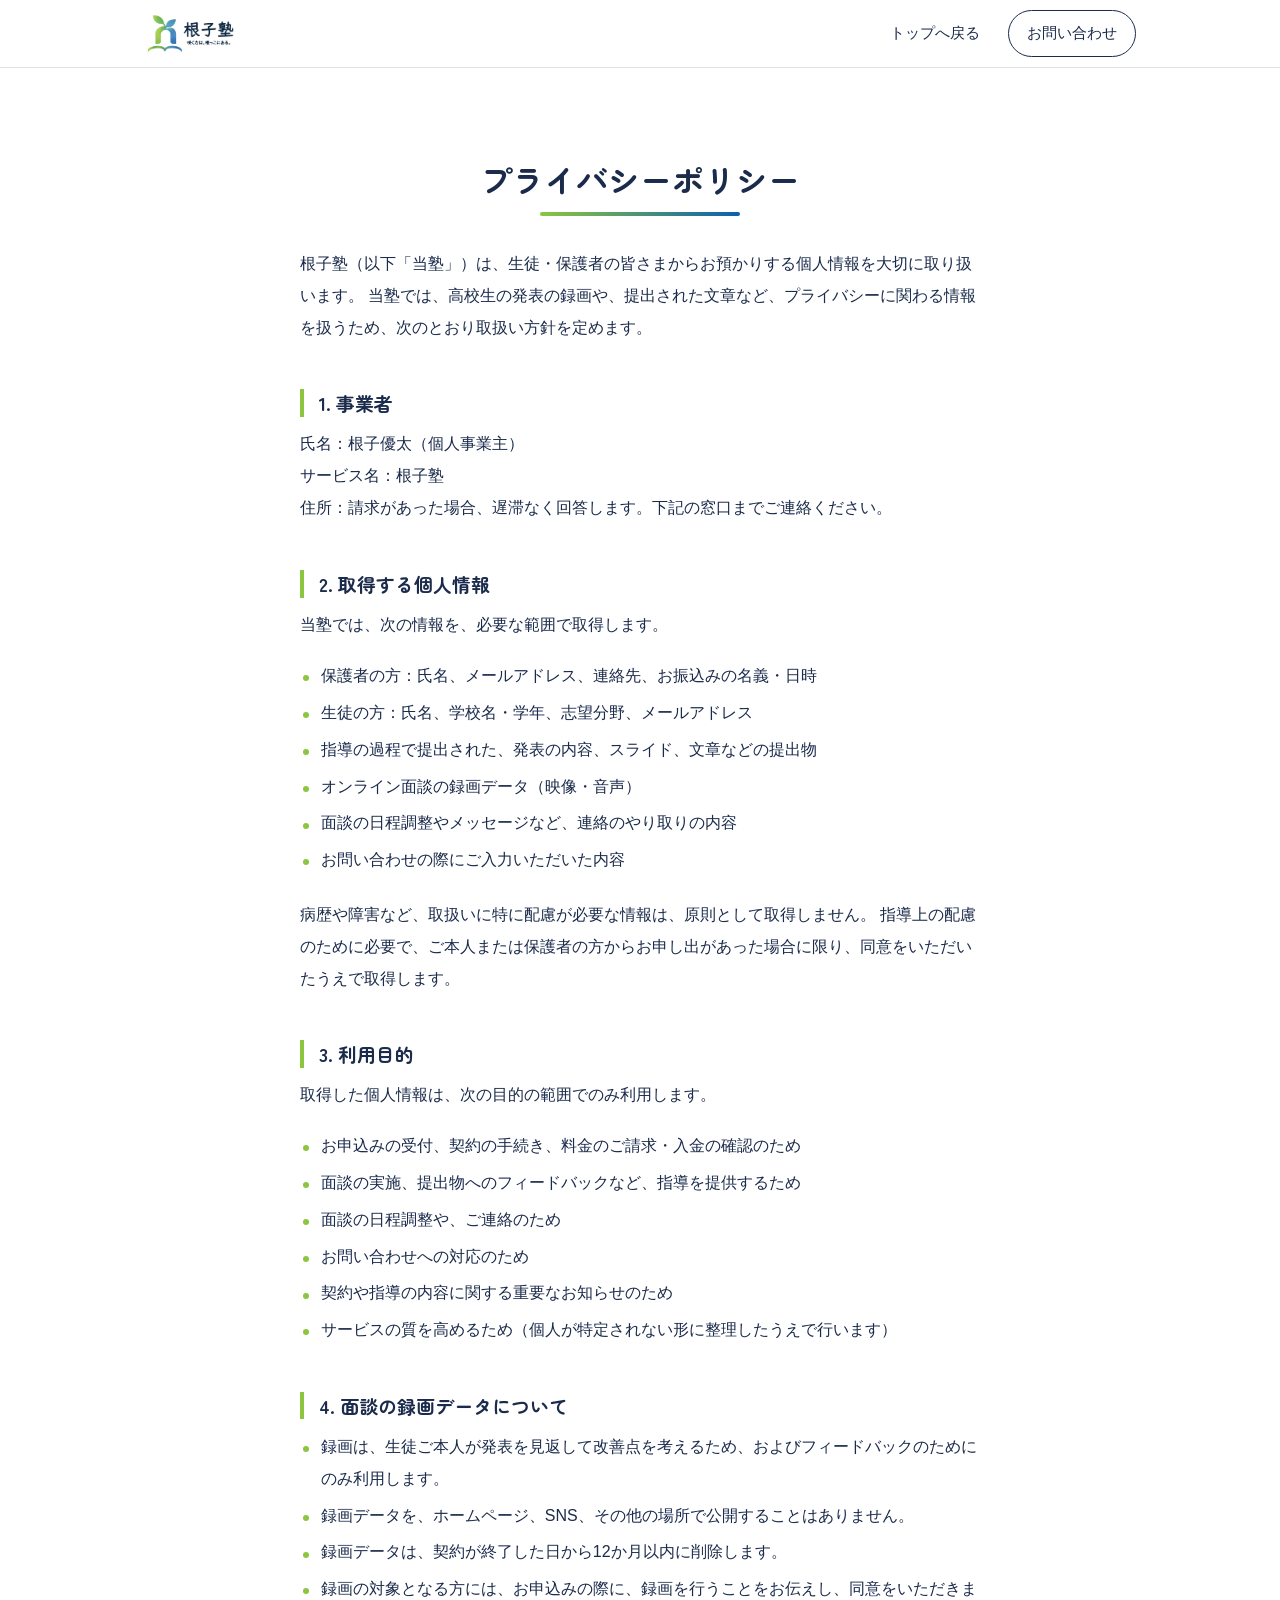
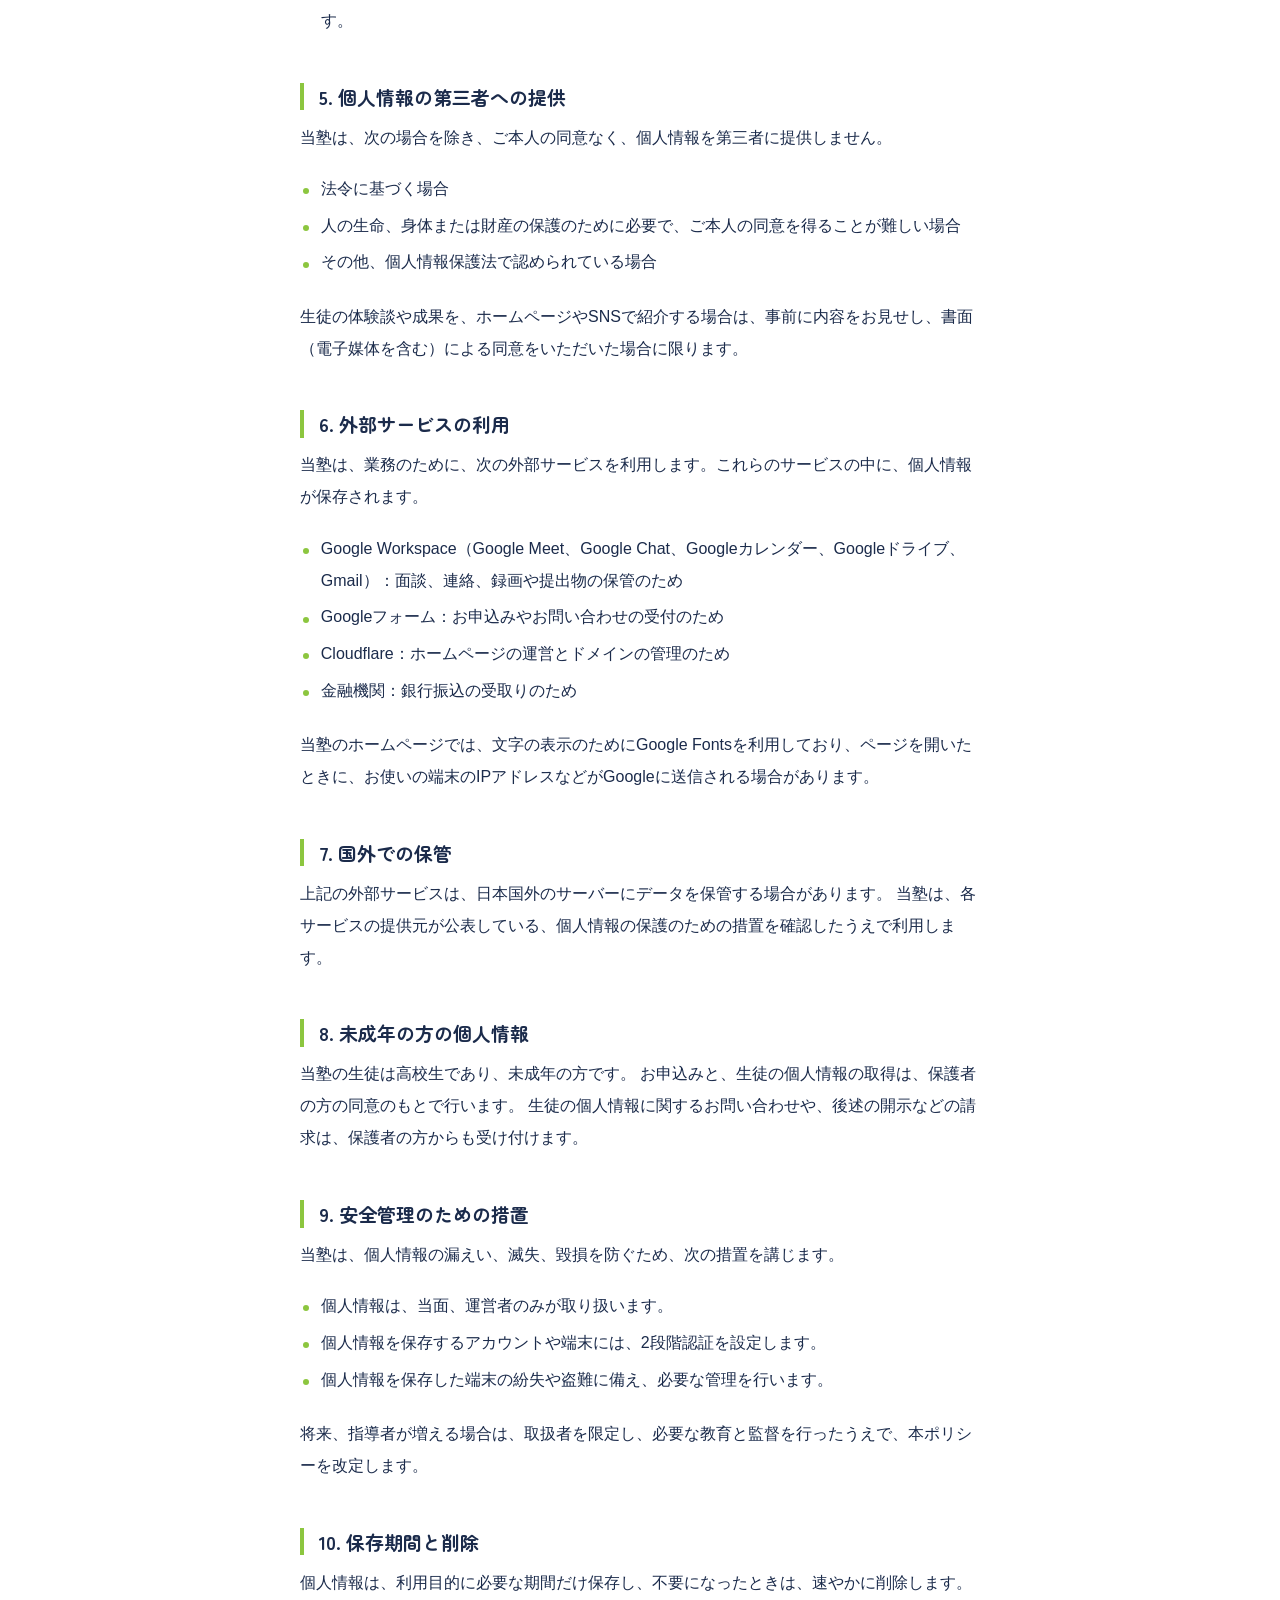
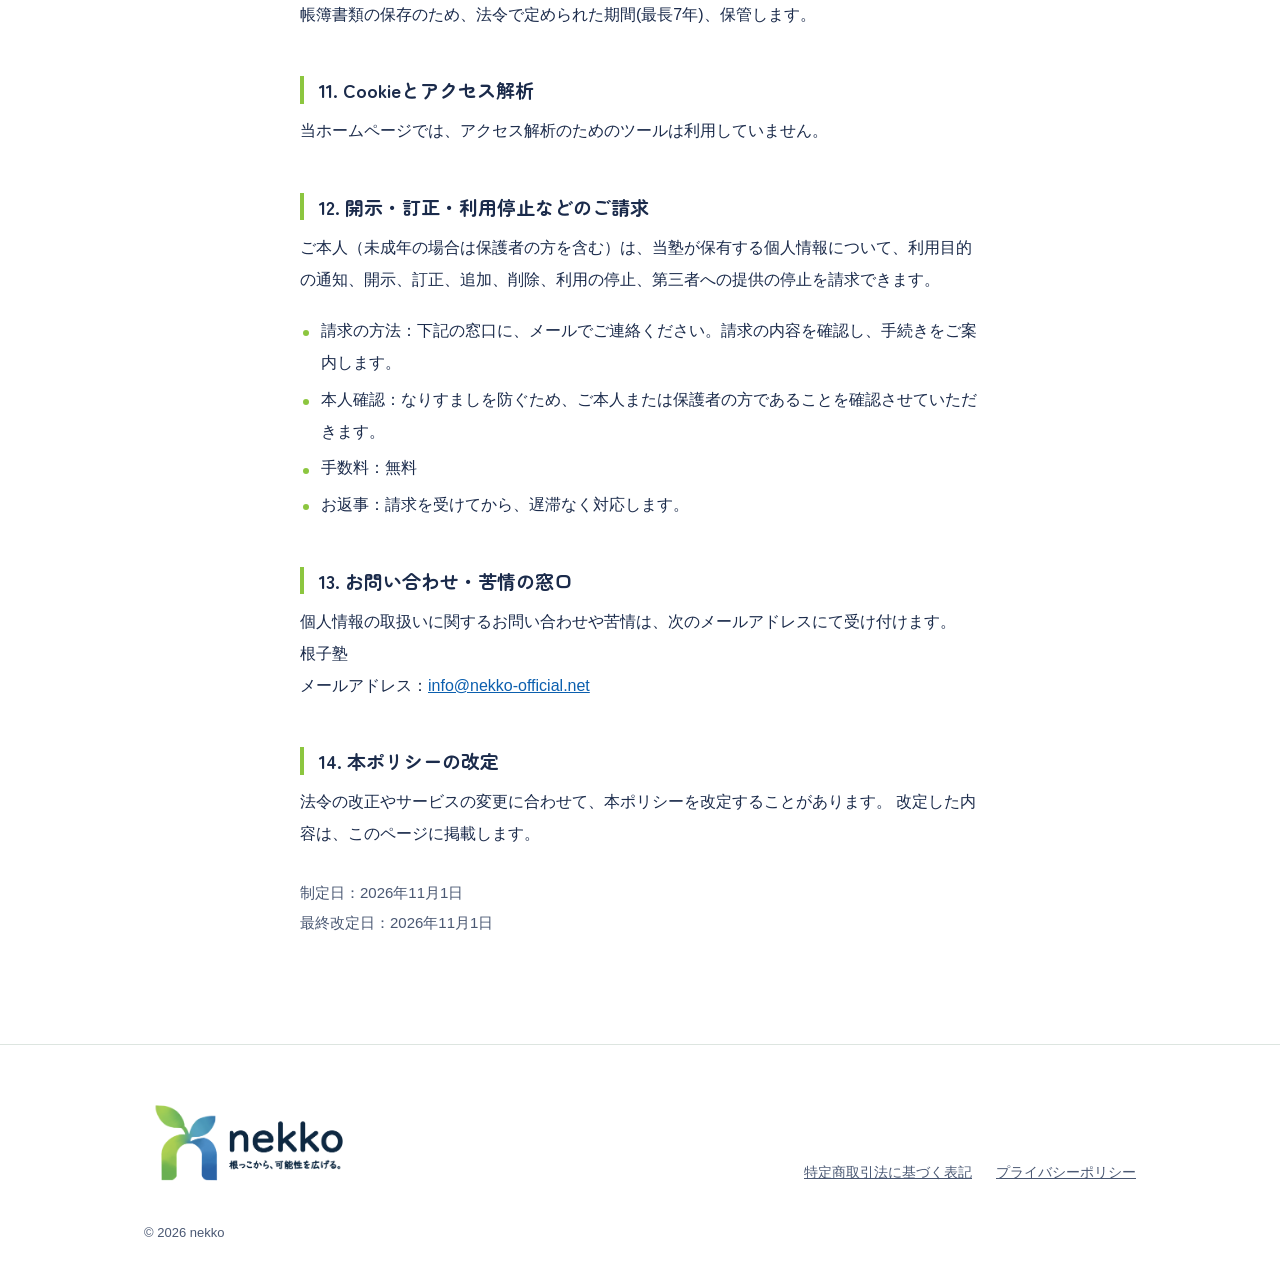
==== commit 9f18f29b: "Update cookie policy statement in privacy.html" ====
--- a/privacy.html
+++ b/privacy.html
@@ -134,7 +134,7 @@
 
       <h3>11. Cookieとアクセス解析</h3>
       <p>
-        <mark class="todo">【現在のホームページの状態に合わせて記載。アクセス解析を使っていない場合は、「当ホームページでは、アクセス解析のためのツールは利用していません。」とする。使う場合は、そのツールの名称、取得する情報、目的を書く】</mark>
+        当ホームページでは、アクセス解析のためのツールは利用していません。
       </p>
 
       <h3>12. 開示・訂正・利用停止などのご請求</h3>
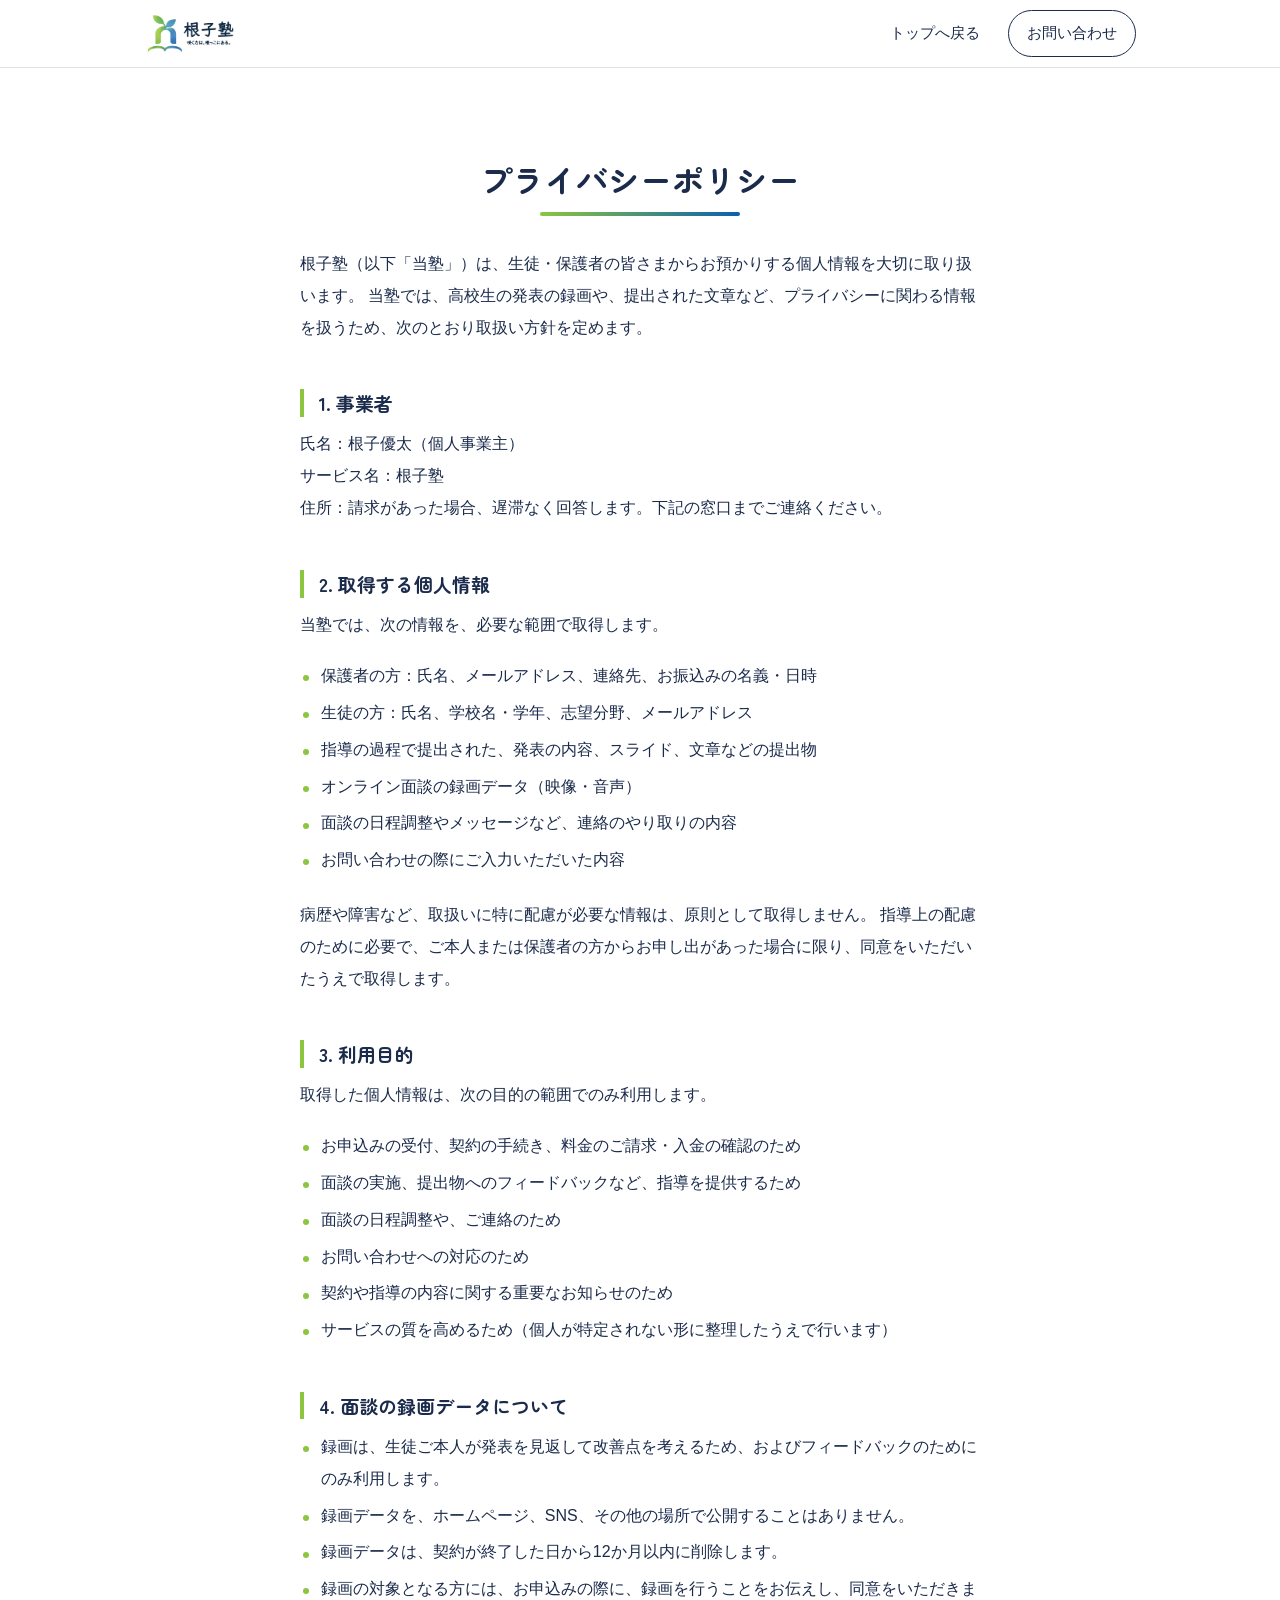
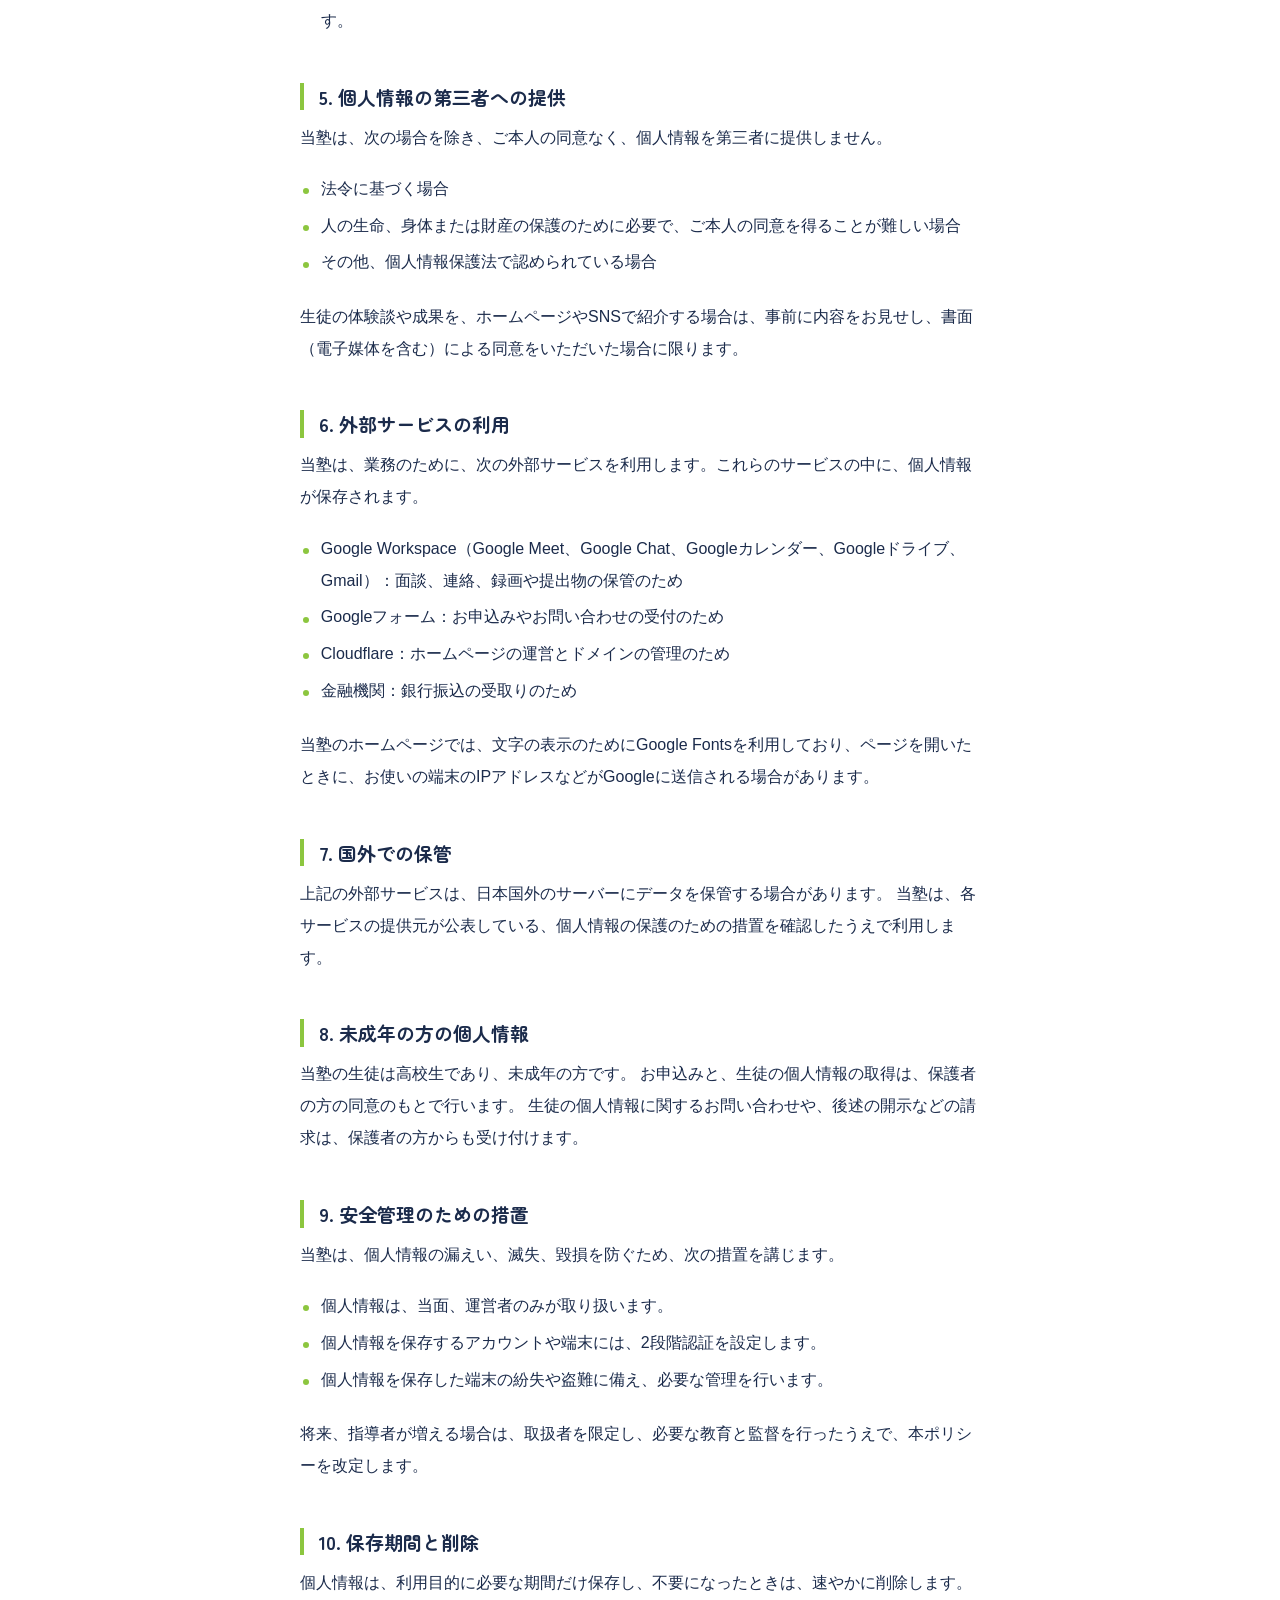
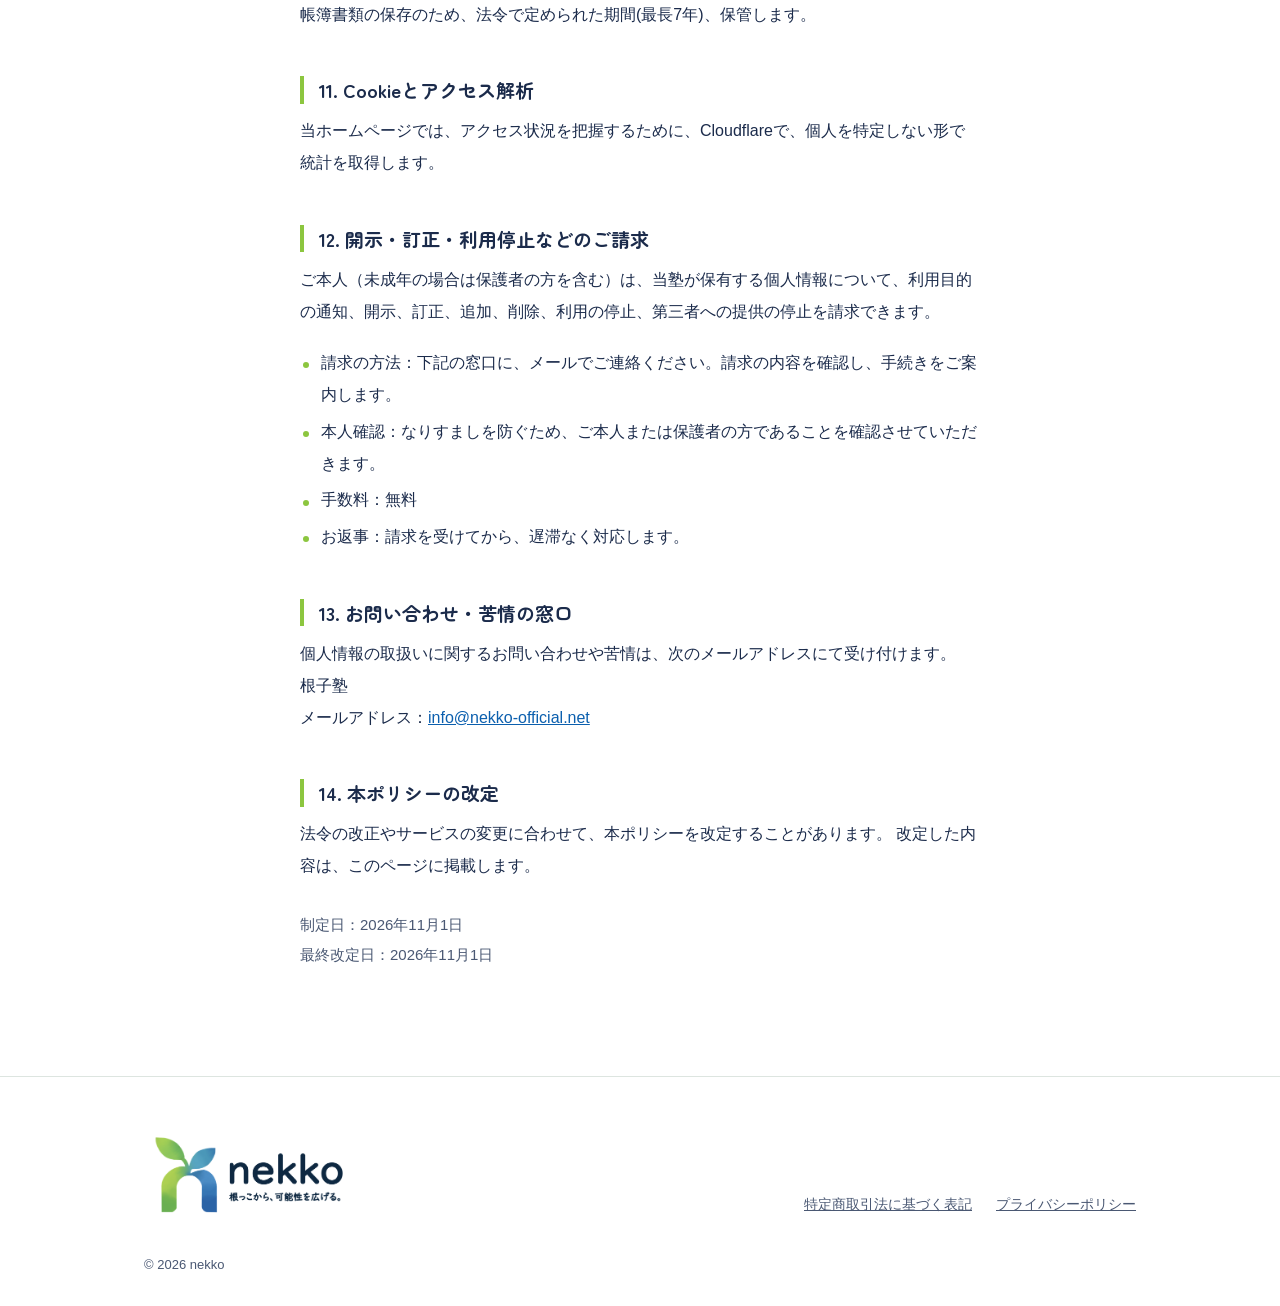
==== commit 72d49cb8: "Update privacy.html" ====
--- a/privacy.html
+++ b/privacy.html
@@ -134,7 +134,7 @@
 
       <h3>11. Cookieとアクセス解析</h3>
       <p>
-        当ホームページでは、アクセス解析のためのツールは利用していません。
+        当ホームページでは、アクセス状況を把握するために、Cloudflareで、個人を特定しない形で統計を取得します。
       </p>
 
       <h3>12. 開示・訂正・利用停止などのご請求</h3>
